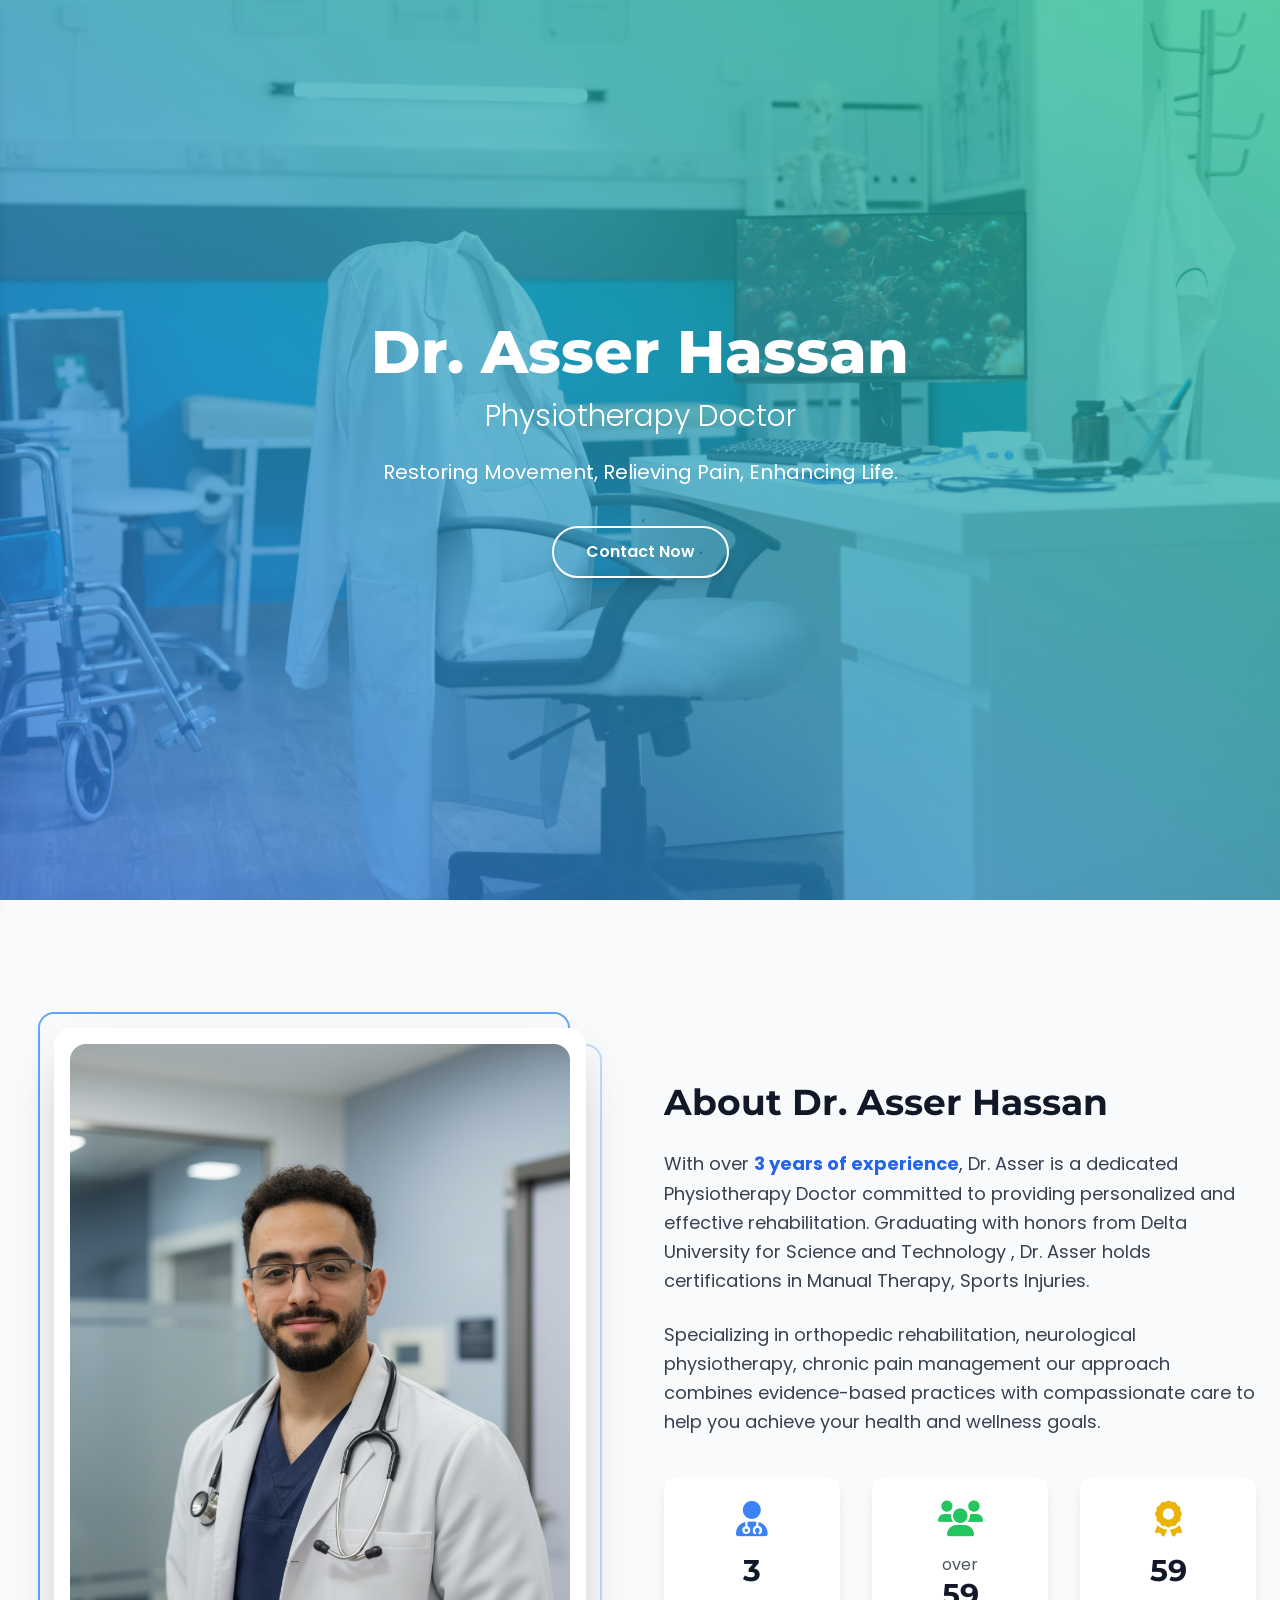
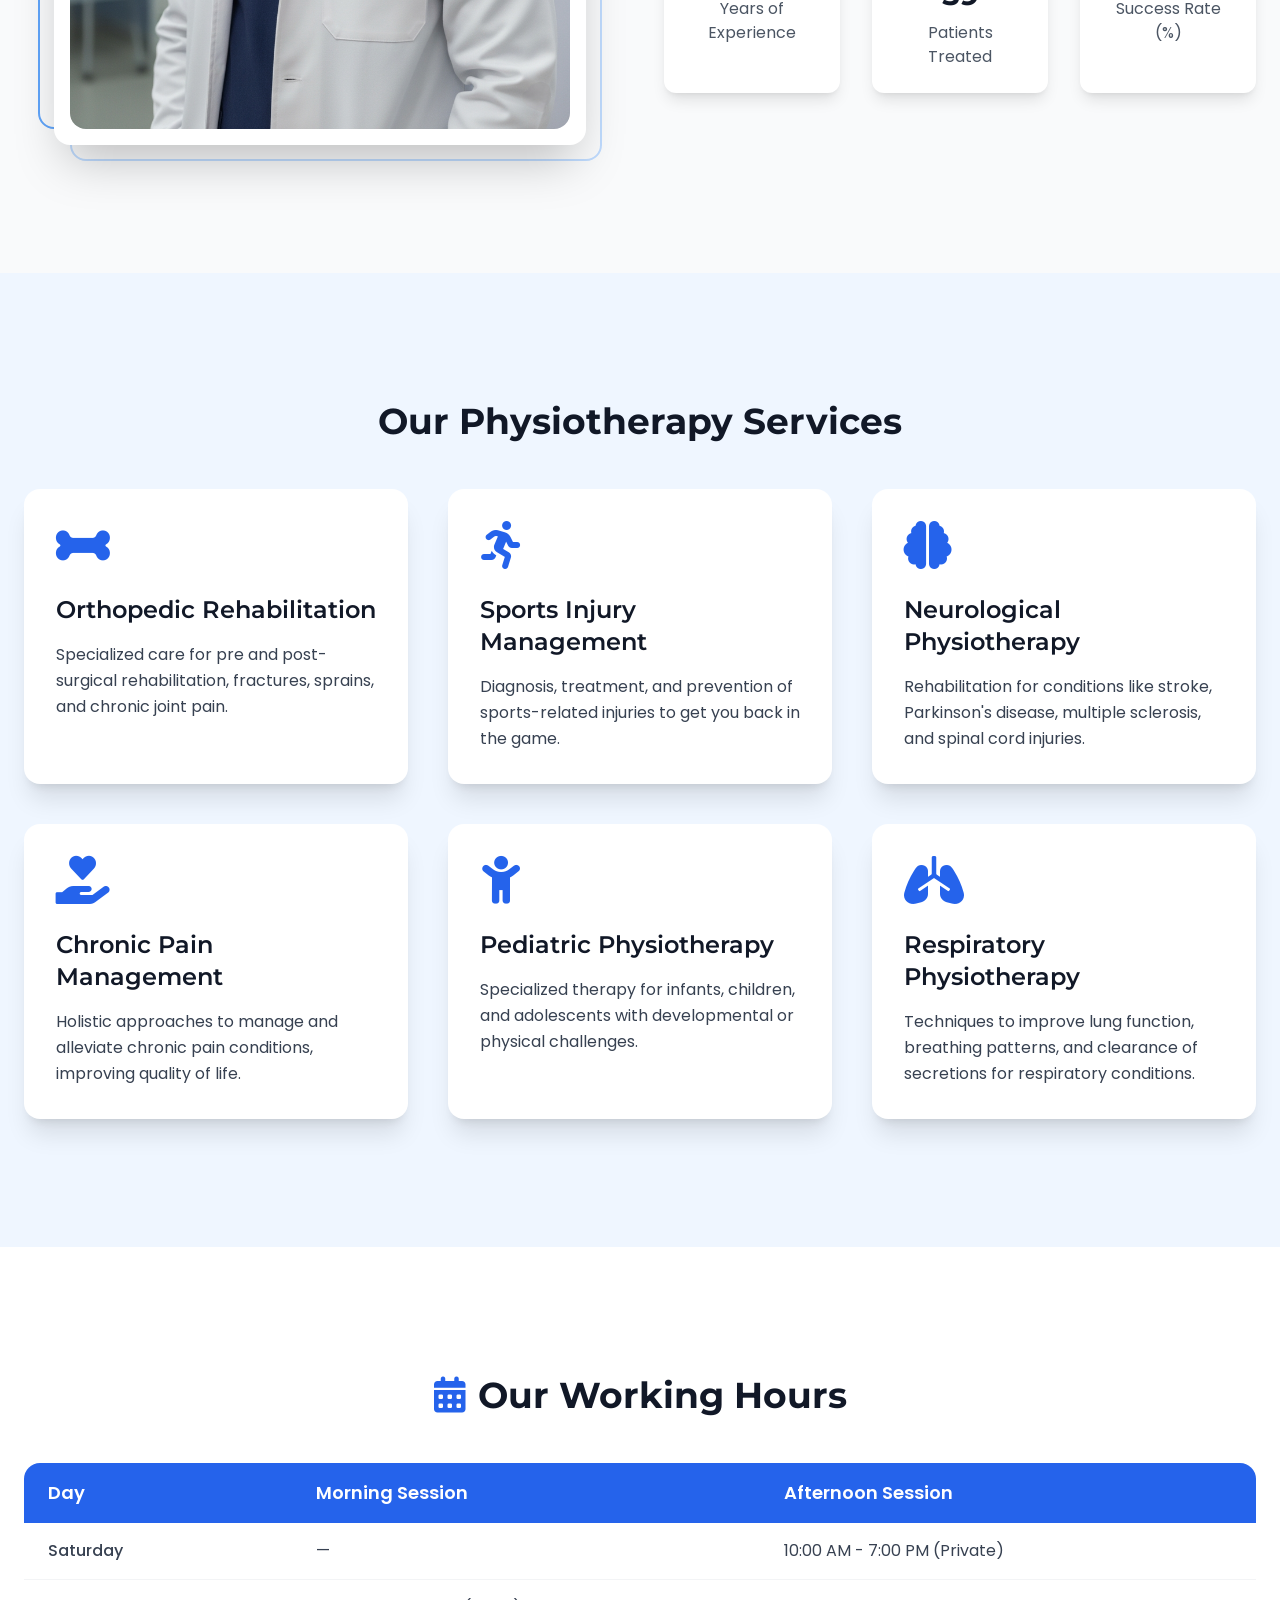
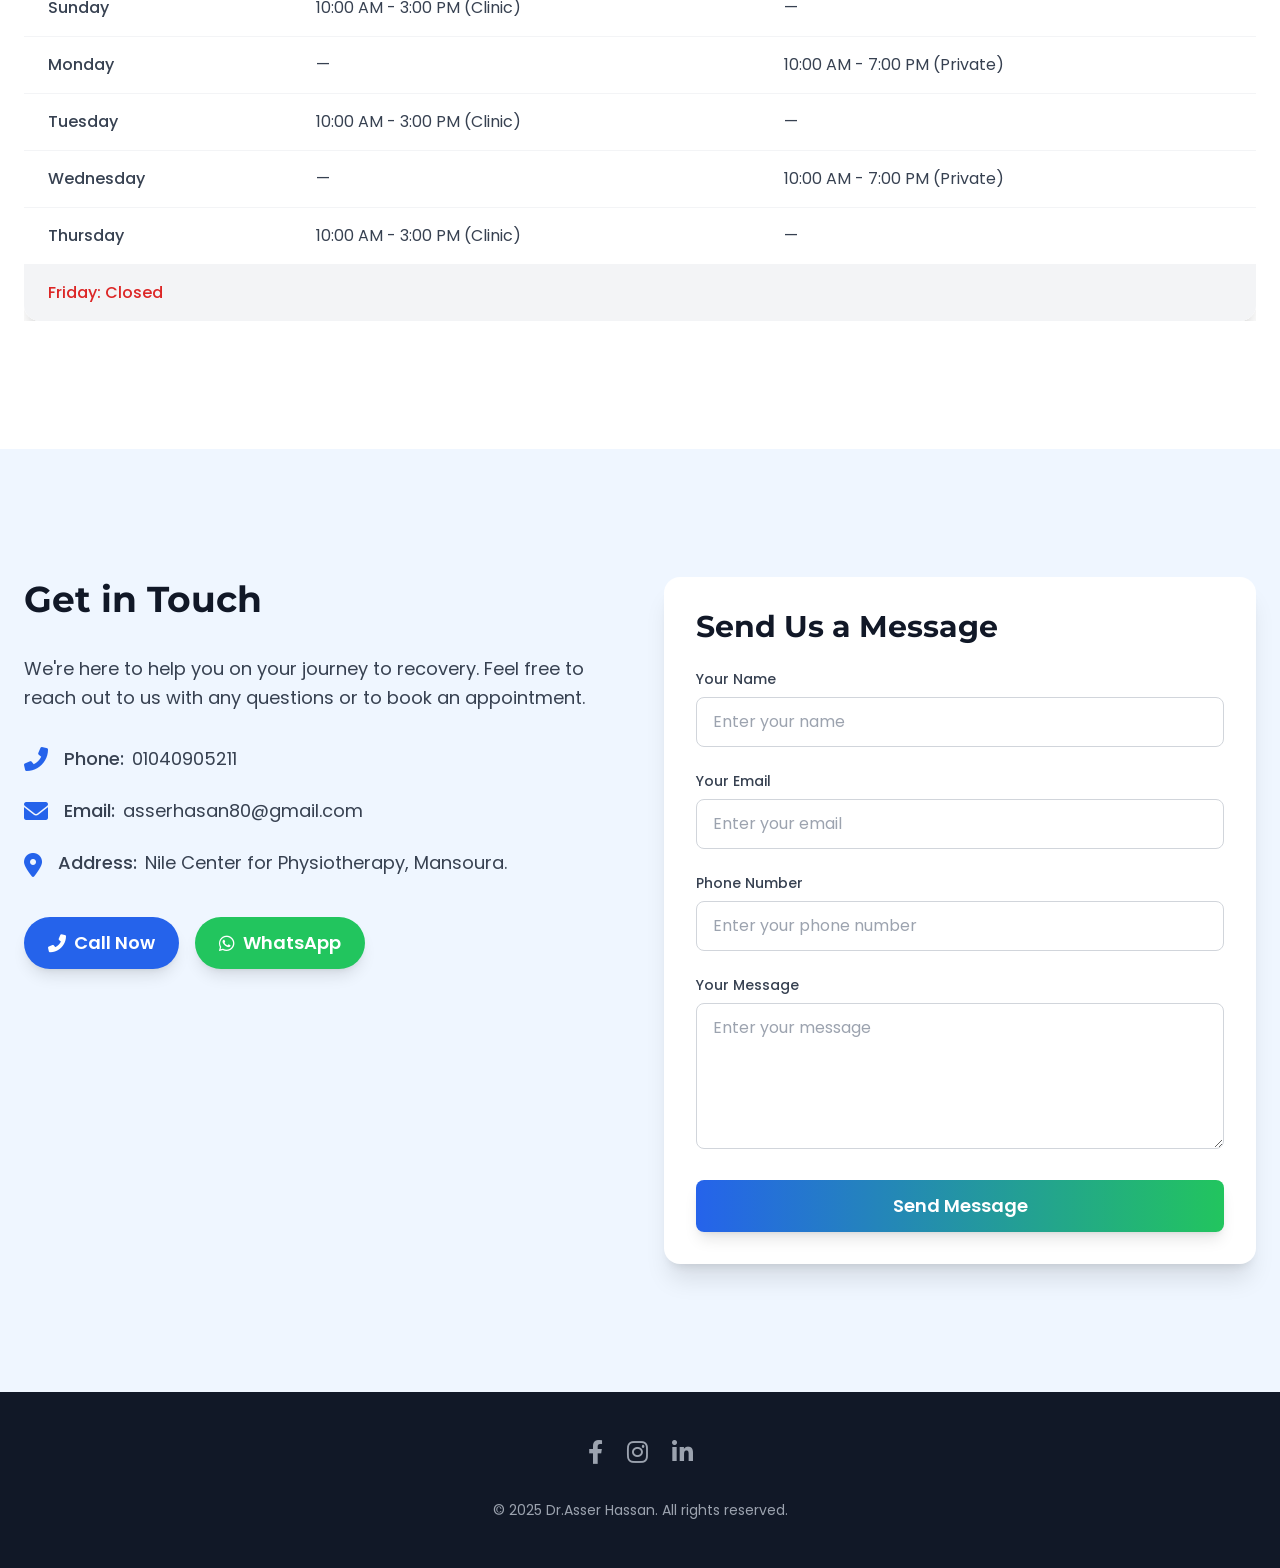
==== index.html @ 0dce6847 "sta" ====
<!DOCTYPE html>
<html lang="en" class="scroll-smooth">
  <head>
    <meta charset="UTF-8" />
    <meta name="viewport" content="width=device-width, initial-scale=1.0" />
    <title>Dr. Asser Hassan - Physiotherapy</title>
    <link href="output.css" rel="stylesheet" />
    <link
      rel="stylesheet"
      href="https://cdnjs.cloudflare.com/ajax/libs/font-awesome/6.0.0-beta3/css/all.min.css"
    />
    <link
      href="https://fonts.googleapis.com/css2?family=Montserrat:wght@300;400;500;600;700&family=Poppins:wght@300;400;500;600;700&display=swap"
      rel="stylesheet"
    />
    <style>
      /* Custom CSS will go here if needed, but Tailwind is primary */
      body {
        font-family: "Poppins", sans-serif; /* A premium and clean font */
      }
      h1,
      h2,
      h3,
      h4,
      h5,
      h6 {
        font-family: "Montserrat", sans-serif; /* For headings */
      }
      .hero-background {
        background-image: url("https://source.unsplash.com/random/1600x900/?physiotherapy,healthcare"); /* Placeholder image */
        background-size: cover;
        background-position: center;
        background-attachment: fixed; /* Parallax effect */
        position: relative;
      }
      .gradient-overlay {
        position: absolute;
        top: 0;
        left: 0;
        right: 0;
        bottom: 0;
        background: linear-gradient(
          to right top,
          rgba(59, 130, 246, 0.7),
          rgba(16, 185, 129, 0.7)
        ); /* Tailwind blue-500 to green-500 */
      }

      /* Custom scroll animations */
      .fade-in-up {
        opacity: 0;
        transform: translateY(20px);
        transition: opacity 0.6s ease-out, transform 0.6s ease-out;
      }
      .fade-in-up.animate {
        opacity: 1;
        transform: translateY(0);
      }
      .fade-in {
        opacity: 0;
        transition: opacity 0.8s ease-out;
      }
      .fade-in.animate {
        opacity: 1;
      }
    </style>
  </head>
  <body class="text-gray-800">
    <!-- Header / Hero Section -->
    <header
      id="hero"
      class="relative min-h-screen flex items-center justify-center text-white"
    >
      <!-- Background Image -->
      <img
        src="./assets/header.jpg"
        alt="Physiotherapy"
        class="absolute inset-0 w-full h-full object-cover"
      />

      <!-- Gradient Overlay -->
      <div class="gradient-overlay absolute inset-0 bg-opacity-0"></div>

      <!-- Content -->
      <div class="relative z-10 text-center px-6">
        <h1 class="text-5xl md:text-6xl font-extrabold mb-4">
          Dr. Asser Hassan
        </h1>
        <p class="text-2xl md:text-3xl font-light mb-6">Physiotherapy Doctor</p>
        <p class="max-w-2xl mx-auto text-lg md:text-xl mb-10">
          Restoring Movement, Relieving Pain, Enhancing Life.
        </p>
        <div class="flex flex-col sm:flex-row justify-center gap-4">
          <a
            href="#contact"
            class="bg-transparent border-2 border-white text-white hover:bg-white hover:text-blue-600 px-8 py-3 rounded-full font-semibold shadow-lg transition"
            >Contact Now</a
          >
        </div>
      </div>
    </header>

    <!-- Navigation Bar (Fixed on scroll - will add with JS) -->
    <!-- Navbar -->
    <nav
      id="navbar"
      class="fixed top-0 left-0 right-0 bg-white shadow-lg z-50 hidden"
    >
      <div
        class="container mx-auto px-6 flex justify-between items-center py-4"
      >
        <!-- Logo -->
        <a href="#" class="text-2xl font-bold text-blue-600"
          >Dr. Asser Hassan</a
        >

        <!-- Burger button (mobile) -->
        <button
          id="menuBtn"
          class="md:hidden text-gray-800 text-2xl focus:outline-none"
        >
          <i class="fas fa-bars"></i>
        </button>

        <!-- Links (desktop) -->
        <div class="hidden md:flex gap-6">
          <a href="#hero" class="hover:text-blue-600 transition">Home</a>
          <a href="#about" class="hover:text-blue-600 transition">About</a>
          <a href="#services" class="hover:text-blue-600 transition"
            >Services</a
          >
          <a href="#schedule" class="hover:text-blue-600 transition"
            >Schedule</a
          >
          <a href="#contact" class="hover:text-blue-600 transition">Contact</a>
        </div>
      </div>
    </nav>

    <!-- Side Drawer Menu (mobile only) -->
    <div
      id="sideMenu"
      class="fixed top-0 left-0 w-64 h-full bg-white shadow-lg transform -translate-x-full transition-transform duration-300 z-50"
    >
      <div class="flex justify-between items-center p-4 border-b">
        <span class="text-xl font-bold text-blue-600">Menu</span>
        <button id="closeBtn" class="text-gray-800 text-2xl">
          <i class="fas fa-times"></i>
        </button>
      </div>
      <nav class="flex flex-col gap-4 p-6">
        <a href="#hero" class="hover:text-blue-600 transition">Home</a>
        <a href="#about" class="hover:text-blue-600 transition">About</a>
        <a href="#services" class="hover:text-blue-600 transition">Services</a>
        <a href="#schedule" class="hover:text-blue-600 transition">Schedule</a>
        <a href="#contact" class="hover:text-blue-600 transition">Contact</a>
      </nav>
    </div>

    <!-- Overlay -->
    <div
      id="overlay"
      class="fixed inset-0 bg-black bg-opacity-50 hidden z-40"
    ></div>

    <!-- About Section -->
    <section id="about" class="py-20 md:py-32 bg-gray-50">
      <div
        class="container mx-auto px-6 grid grid-cols-1 md:grid-cols-2 gap-12 items-center"
      >
        <div class="relative flex justify-center fade-in-up">
          <div
            class="relative bg-white p-4 rounded-2xl shadow-2xl hover:shadow-3xl transition-all duration-300 ease-in-out before:content-[''] before:absolute before:-top-4 before:-left-4 before:w-full before:h-full before:rounded-2xl before:border-2 before:border-blue-400 before:-z-10 after:content-[''] after:absolute after:-bottom-4 after:-right-4 after:w-full after:h-full after:rounded-2xl after:border-2 after:border-blue-200 after:-z-10"
          >
            <img
              src="./assets/Dr.jpg"
              alt="Dr. [Doctor's Name]"
              class="rounded-2xl object-cover"
              width="500"
              height="500"
            />
          </div>
        </div>

        <div class="fade-in-up">
          <h2 class="text-4xl font-bold text-gray-900 mb-6 leading-tight">
            About Dr. Asser Hassan
          </h2>
          <p class="text-gray-700 text-lg mb-6 leading-relaxed">
            With over
            <span class="font-bold text-blue-600">3 years of experience</span>,
            Dr. Asser is a dedicated Physiotherapy Doctor committed to providing
            personalized and effective rehabilitation. Graduating with honors
            from Delta University for Science and Technology , Dr. Asser holds
            certifications in Manual Therapy, Sports Injuries.
          </p>
          <p class="text-gray-700 text-lg mb-8 leading-relaxed">
            Specializing in orthopedic rehabilitation, neurological
            physiotherapy, chronic pain management our approach combines
            evidence-based practices with compassionate care to help you achieve
            your health and wellness goals.
          </p>

          <div class="grid grid-cols-1 sm:grid-cols-3 gap-8 text-center mt-10">
            <div
              class="p-6 bg-white rounded-xl shadow-lg hover:shadow-xl transition duration-300 fade-in-up"
              style="transition-delay: 0.2s"
            >
              <i class="fas fa-user-md text-4xl text-blue-500 mb-4"></i>
              <h3
                class="text-3xl font-bold text-gray-900 mb-2 counter"
                data-target="3"
              >
                0
              </h3>
              <p class="text-gray-600">Years of Experience</p>
            </div>
            <div
              class="p-6 bg-white rounded-xl shadow-lg hover:shadow-xl transition duration-300 fade-in-up"
              style="transition-delay: 0.4s"
            >
              <i class="fas fa-users text-4xl text-green-500 mb-4"></i>
              <p class="text-gray-600">over</p>
              <h3
                class="text-3xl font-bold text-gray-900 mb-2 counter"
                data-target="100+"
              ></h3>
              <p class="text-gray-600">Patients Treated</p>
            </div>
            <div
              class="p-6 bg-white rounded-xl shadow-lg hover:shadow-xl transition duration-300 fade-in-up"
              style="transition-delay: 0.6s"
            >
              <i class="fas fa-award text-4xl text-yellow-500 mb-4"></i>
              <h3
                class="text-3xl font-bold text-gray-900 mb-2 counter"
                data-target="98"
              >
                0
              </h3>
              <p class="text-gray-600">Success Rate (%)</p>
            </div>
          </div>
        </div>
      </div>
    </section>

    <!-- Services Section -->
    <section id="services" class="py-20 md:py-32 bg-blue-50">
      <div class="container mx-auto px-6">
        <h2
          class="text-4xl font-bold text-center text-gray-900 mb-12 fade-in-up"
        >
          Our Physiotherapy Services
        </h2>
        <div class="grid grid-cols-1 md:grid-cols-2 lg:grid-cols-3 gap-10">
          <!-- Service Card 1 -->
          <div
            class="bg-white rounded-2xl shadow-xl p-8 transform hover:scale-105 hover:shadow-2xl transition-all duration-300 ease-in-out group fade-in-up"
          >
            <div
              class="text-blue-600 group-hover:text-green-500 transition-colors duration-300 mb-6"
            >
              <i class="fas fa-bone text-5xl"></i>
            </div>
            <h3 class="text-2xl font-semibold text-gray-900 mb-4">
              Orthopedic Rehabilitation
            </h3>
            <p class="text-gray-700 leading-relaxed">
              Specialized care for pre and post-surgical rehabilitation,
              fractures, sprains, and chronic joint pain.
            </p>
          </div>
          <!-- Service Card 2 -->
          <div
            class="bg-white rounded-2xl shadow-xl p-8 transform hover:scale-105 hover:shadow-2xl transition-all duration-300 ease-in-out group fade-in-up"
            style="transition-delay: 0.2s"
          >
            <div
              class="text-blue-600 group-hover:text-green-500 transition-colors duration-300 mb-6"
            >
              <i class="fas fa-running text-5xl"></i>
            </div>
            <h3 class="text-2xl font-semibold text-gray-900 mb-4">
              Sports Injury Management
            </h3>
            <p class="text-gray-700 leading-relaxed">
              Diagnosis, treatment, and prevention of sports-related injuries to
              get you back in the game.
            </p>
          </div>
          <!-- Service Card 3 -->
          <div
            class="bg-white rounded-2xl shadow-xl p-8 transform hover:scale-105 hover:shadow-2xl transition-all duration-300 ease-in-out group fade-in-up"
            style="transition-delay: 0.4s"
          >
            <div
              class="text-blue-600 group-hover:text-green-500 transition-colors duration-300 mb-6"
            >
              <i class="fas fa-brain text-5xl"></i>
            </div>
            <h3 class="text-2xl font-semibold text-gray-900 mb-4">
              Neurological Physiotherapy
            </h3>
            <p class="text-gray-700 leading-relaxed">
              Rehabilitation for conditions like stroke, Parkinson's disease,
              multiple sclerosis, and spinal cord injuries.
            </p>
          </div>
          <!-- Service Card 4 -->
          <div
            class="bg-white rounded-2xl shadow-xl p-8 transform hover:scale-105 hover:shadow-2xl transition-all duration-300 ease-in-out group fade-in-up"
            style="transition-delay: 0.6s"
          >
            <div
              class="text-blue-600 group-hover:text-green-500 transition-colors duration-300 mb-6"
            >
              <i class="fas fa-hand-holding-heart text-5xl"></i>
            </div>
            <h3 class="text-2xl font-semibold text-gray-900 mb-4">
              Chronic Pain Management
            </h3>
            <p class="text-gray-700 leading-relaxed">
              Holistic approaches to manage and alleviate chronic pain
              conditions, improving quality of life.
            </p>
          </div>
          <!-- Service Card 5 -->
          <div
            class="bg-white rounded-2xl shadow-xl p-8 transform hover:scale-105 hover:shadow-2xl transition-all duration-300 ease-in-out group fade-in-up"
            style="transition-delay: 0.8s"
          >
            <div
              class="text-blue-600 group-hover:text-green-500 transition-colors duration-300 mb-6"
            >
              <i class="fas fa-child text-5xl"></i>
            </div>
            <h3 class="text-2xl font-semibold text-gray-900 mb-4">
              Pediatric Physiotherapy
            </h3>
            <p class="text-gray-700 leading-relaxed">
              Specialized therapy for infants, children, and adolescents with
              developmental or physical challenges.
            </p>
          </div>
          <!-- Service Card 6 -->
          <div
            class="bg-white rounded-2xl shadow-xl p-8 transform hover:scale-105 hover:shadow-2xl transition-all duration-300 ease-in-out group fade-in-up"
            style="transition-delay: 1s"
          >
            <div
              class="text-blue-600 group-hover:text-green-500 transition-colors duration-300 mb-6"
            >
              <i class="fas fa-lungs text-5xl"></i>
            </div>
            <h3 class="text-2xl font-semibold text-gray-900 mb-4">
              Respiratory Physiotherapy
            </h3>
            <p class="text-gray-700 leading-relaxed">
              Techniques to improve lung function, breathing patterns, and
              clearance of secretions for respiratory conditions.
            </p>
          </div>
        </div>
      </div>
    </section>

    <!-- Schedule / Working Hours Section -->
    <section id="schedule" class="py-20 md:py-32 bg-white">
      <div class="container mx-auto px-6">
        <h2
          class="text-4xl font-bold text-center text-gray-900 mb-12 fade-in-up"
        >
          <i class="fas fa-calendar-alt text-blue-600 mr-3"></i>Our Working
          Hours
        </h2>
        <div class="overflow-x-auto fade-in-up">
          <div class="overflow-x-auto rounded-2xl shadow-xl">
            <table class="min-w-full bg-white">
              <thead class="bg-blue-600 text-white">
                <tr>
                  <th class="py-4 px-6 text-left text-lg font-semibold">Day</th>
                  <th class="py-4 px-6 text-left text-lg font-semibold">
                    Morning Session
                  </th>
                  <th class="py-4 px-6 text-left text-lg font-semibold">
                    Afternoon Session
                  </th>
                </tr>
              </thead>
              <tbody class="text-gray-700">
                <tr
                  class="border-b border-gray-100 hover:bg-blue-50 transition duration-200"
                >
                  <td class="py-4 px-6 font-medium">Saturday</td>
                  <td class="py-4 px-6">—</td>
                  <td class="py-4 px-6">10:00 AM - 7:00 PM (Private)</td>
                </tr>
                <tr
                  class="border-b border-gray-100 hover:bg-blue-50 transition duration-200"
                >
                  <td class="py-4 px-6 font-medium">Sunday</td>
                  <td class="py-4 px-6">10:00 AM - 3:00 PM (Clinic)</td>
                  <td class="py-4 px-6">—</td>
                </tr>
                <tr
                  class="border-b border-gray-100 hover:bg-blue-50 transition duration-200"
                >
                  <td class="py-4 px-6 font-medium">Monday</td>
                  <td class="py-4 px-6">—</td>
                  <td class="py-4 px-6">10:00 AM - 7:00 PM (Private)</td>
                </tr>
                <tr
                  class="border-b border-gray-100 hover:bg-blue-50 transition duration-200"
                >
                  <td class="py-4 px-6 font-medium">Tuesday</td>
                  <td class="py-4 px-6">10:00 AM - 3:00 PM (Clinic)</td>
                  <td class="py-4 px-6">—</td>
                </tr>
                <tr
                  class="border-b border-gray-100 hover:bg-blue-50 transition duration-200"
                >
                  <td class="py-4 px-6 font-medium">Wednesday</td>
                  <td class="py-4 px-6">—</td>
                  <td class="py-4 px-6">10:00 AM - 7:00 PM (Private)</td>
                </tr>
                <tr
                  class="border-b border-gray-100 hover:bg-blue-50 transition duration-200"
                >
                  <td class="py-4 px-6 font-medium">Thursday</td>
                  <td class="py-4 px-6">10:00 AM - 3:00 PM (Clinic)</td>
                  <td class="py-4 px-6">—</td>
                </tr>
                <tr class="bg-gray-100">
                  <td class="py-4 px-6 font-medium text-red-600" colspan="3">
                    Friday: Closed
                  </td>
                </tr>
              </tbody>
            </table>
          </div>
        </div>
      </div>
    </section>

    <!-- Contact Section -->
    <section id="contact" class="py-20 md:py-32 bg-blue-50">
      <div
        class="container mx-auto px-6 grid grid-cols-1 md:grid-cols-2 gap-12"
      >
        <div class="fade-in-up">
          <h2 class="text-4xl font-bold text-gray-900 mb-8 leading-tight">
            Get in Touch
          </h2>
          <p class="text-lg text-gray-700 mb-8 leading-relaxed">
            We're here to help you on your journey to recovery. Feel free to
            reach out to us with any questions or to book an appointment.
          </p>
          <div class="space-y-6 mb-10">
            <div class="flex items-center text-gray-700 text-lg">
              <i class="fas fa-phone-alt text-blue-600 text-2xl mr-4"></i>
              <span class="font-medium">Phone:</span>
              <a
                href="tel:+01040905211"
                class="ml-2 hover:text-blue-600 transition duration-300"
                >01040905211</a
              >
            </div>
            <div class="flex items-center text-gray-700 text-lg">
              <i class="fas fa-envelope text-blue-600 text-2xl mr-4"></i>
              <span class="font-medium">Email:</span>
              <a
                href="mailto:asserhasan80@gmail.com
"
                class="ml-2 hover:text-blue-600 transition duration-300"
                >asserhasan80@gmail.com
              </a>
            </div>
            <div class="flex items-start text-gray-700 text-lg">
              <i
                class="fas fa-map-marker-alt text-blue-600 text-2xl mr-4 mt-1"
              ></i>
              <span class="font-medium">Address:</span>
              <span class="ml-2">Nile Center for Physiotherapy, Mansoura.</span>
            </div>
          </div>

          <div class="flex gap-4 fade-in-up">
            <a
              href="tel:+01040905211"
              class="flex items-center bg-blue-600 text-white px-6 py-3 rounded-full text-lg font-semibold hover:bg-blue-700 transition duration-300 shadow-lg"
            >
              <i class="fas fa-phone-alt mr-2"></i> Call Now
            </a>
            <a
              href="https://wa.me/01040905211"
              target="_blank"
              class="flex items-center bg-green-500 text-white px-6 py-3 rounded-full text-lg font-semibold hover:bg-green-600 transition duration-300 shadow-lg"
            >
              <i class="fab fa-whatsapp mr-2"></i> WhatsApp
            </a>
          </div>
        </div>

        <div class="bg-white p-8 rounded-2xl shadow-xl fade-in-up">
          <h3 class="text-3xl font-bold text-gray-900 mb-6">
            Send Us a Message
          </h3>
          <form
            action="https://formspree.io/f/mgvnonok"
            method="POST"
            class="space-y-6"
          >
            <div>
              <label
                for="name"
                class="block text-gray-700 text-sm font-medium mb-2"
                >Your Name</label
              >
              <input
                placeholder="Enter your name"
                type="text"
                id="name"
                name="name"
                required
                class="w-full px-4 py-3 border border-gray-300 rounded-lg focus:outline-none focus:ring-2 focus:ring-blue-500 transition duration-300"
              />
            </div>
            <div>
              <label
                for="email"
                class="block text-gray-700 text-sm font-medium mb-2"
                >Your Email</label
              >
              <input
                placeholder="Enter your email"
                type="email"
                id="email"
                name="email"
                required
                class="w-full px-4 py-3 border border-gray-300 rounded-lg focus:outline-none focus:ring-2 focus:ring-blue-500 transition duration-300"
              />
            </div>
            <div>
              <label
                for="phone"
                class="block text-gray-700 text-sm font-medium mb-2"
                >Phone Number</label
              >
              <input
                placeholder="Enter your phone number"
                type="tel"
                id="phone"
                name="phone"
                class="w-full px-4 py-3 border border-gray-300 rounded-lg focus:outline-none focus:ring-2 focus:ring-blue-500 transition duration-300"
              />
            </div>
            <div>
              <label
                for="message"
                class="block text-gray-700 text-sm font-medium mb-2"
                >Your Message</label
              >
              <textarea
                placeholder="Enter your message"
                id="message"
                name="message"
                rows="5"
                required
                class="w-full px-4 py-3 border border-gray-300 rounded-lg focus:outline-none focus:ring-2 focus:ring-blue-500 transition duration-300"
              ></textarea>
            </div>
            <button
              type="submit"
              class="w-full bg-gradient-to-r from-blue-600 to-green-500 text-white px-6 py-3 rounded-lg text-lg font-semibold hover:from-blue-700 hover:to-green-600 transition duration-300 ease-in-out shadow-lg hover:shadow-xl"
            >
              Send Message
            </button>
          </form>
        </div>
      </div>
    </section>

    <!-- Footer -->
    <footer class="bg-gray-900 text-white py-12">
      <div class="container mx-auto px-6 text-center">
        <div class="flex justify-center space-x-6 mb-8 fade-in-up">
          <a
            href="https://www.facebook.com/asser.hassan.56"
            b
            target="_blank"
            class="text-gray-400 hover:text-blue-500 transition duration-300"
          >
            <i class="fab fa-facebook-f text-2xl"></i>
          </a>
          <a
            href="https://www.instagram.com/asser_222002"
            target="_blank"
            class="text-gray-400 hover:text-blue-500 transition duration-300"
          >
            <i class="fab fa-instagram text-2xl"></i>
          </a>
          <a
            href="https://www.linkedin.com/in/asser-hasan-88234b387/"
            target="_blank"
            class="text-gray-400 hover:text-blue-500 transition duration-300"
          >
            <i class="fab fa-linkedin-in text-2xl"></i>
          </a>
        </div>
        <p class="text-gray-400 text-sm fade-in-up">
          &copy; 2025 Dr.Asser Hassan. All rights reserved.
        </p>
      </div>
      <!-- Scroll to Top Button -->
      <button
        id="scrollToTopBtn"
        class="fixed bottom-8 right-8 bg-blue-600 text-white p-4 rounded-full shadow-lg hover:bg-blue-700 transition duration-300 ease-in-out hidden"
      >
        <i class="fas fa-arrow-up text-xl"></i>
      </button>
    </footer>

    <script src="./main.js"></script>
  </body>
</html>
---- output.css ----
*,
:after,
:before {
  --tw-border-spacing-x: 0;
  --tw-border-spacing-y: 0;
  --tw-translate-x: 0;
  --tw-translate-y: 0;
  --tw-rotate: 0;
  --tw-skew-x: 0;
  --tw-skew-y: 0;
  --tw-scale-x: 1;
  --tw-scale-y: 1;
  --tw-pan-x: ;
  --tw-pan-y: ;
  --tw-pinch-zoom: ;
  --tw-scroll-snap-strictness: proximity;
  --tw-gradient-from-position: ;
  --tw-gradient-via-position: ;
  --tw-gradient-to-position: ;
  --tw-ordinal: ;
  --tw-slashed-zero: ;
  --tw-numeric-figure: ;
  --tw-numeric-spacing: ;
  --tw-numeric-fraction: ;
  --tw-ring-inset: ;
  --tw-ring-offset-width: 0px;
  --tw-ring-offset-color: #fff;
  --tw-ring-color: rgba(59, 130, 246, 0.5);
  --tw-ring-offset-shadow: 0 0 #0000;
  --tw-ring-shadow: 0 0 #0000;
  --tw-shadow: 0 0 #0000;
  --tw-shadow-colored: 0 0 #0000;
  --tw-blur: ;
  --tw-brightness: ;
  --tw-contrast: ;
  --tw-grayscale: ;
  --tw-hue-rotate: ;
  --tw-invert: ;
  --tw-saturate: ;
  --tw-sepia: ;
  --tw-drop-shadow: ;
  --tw-backdrop-blur: ;
  --tw-backdrop-brightness: ;
  --tw-backdrop-contrast: ;
  --tw-backdrop-grayscale: ;
  --tw-backdrop-hue-rotate: ;
  --tw-backdrop-invert: ;
  --tw-backdrop-opacity: ;
  --tw-backdrop-saturate: ;
  --tw-backdrop-sepia: ;
  --tw-contain-size: ;
  --tw-contain-layout: ;
  --tw-contain-paint: ;
  --tw-contain-style: ;
}
::backdrop {
  --tw-border-spacing-x: 0;
  --tw-border-spacing-y: 0;
  --tw-translate-x: 0;
  --tw-translate-y: 0;
  --tw-rotate: 0;
  --tw-skew-x: 0;
  --tw-skew-y: 0;
  --tw-scale-x: 1;
  --tw-scale-y: 1;
  --tw-pan-x: ;
  --tw-pan-y: ;
  --tw-pinch-zoom: ;
  --tw-scroll-snap-strictness: proximity;
  --tw-gradient-from-position: ;
  --tw-gradient-via-position: ;
  --tw-gradient-to-position: ;
  --tw-ordinal: ;
  --tw-slashed-zero: ;
  --tw-numeric-figure: ;
  --tw-numeric-spacing: ;
  --tw-numeric-fraction: ;
  --tw-ring-inset: ;
  --tw-ring-offset-width: 0px;
  --tw-ring-offset-color: #fff;
  --tw-ring-color: rgba(59, 130, 246, 0.5);
  --tw-ring-offset-shadow: 0 0 #0000;
  --tw-ring-shadow: 0 0 #0000;
  --tw-shadow: 0 0 #0000;
  --tw-shadow-colored: 0 0 #0000;
  --tw-blur: ;
  --tw-brightness: ;
  --tw-contrast: ;
  --tw-grayscale: ;
  --tw-hue-rotate: ;
  --tw-invert: ;
  --tw-saturate: ;
  --tw-sepia: ;
  --tw-drop-shadow: ;
  --tw-backdrop-blur: ;
  --tw-backdrop-brightness: ;
  --tw-backdrop-contrast: ;
  --tw-backdrop-grayscale: ;
  --tw-backdrop-hue-rotate: ;
  --tw-backdrop-invert: ;
  --tw-backdrop-opacity: ;
  --tw-backdrop-saturate: ;
  --tw-backdrop-sepia: ;
  --tw-contain-size: ;
  --tw-contain-layout: ;
  --tw-contain-paint: ;
  --tw-contain-style: ;
} /*! tailwindcss v3.4.17 | MIT License | https://tailwindcss.com*/
*,
:after,
:before {
  box-sizing: border-box;
  border: 0 solid #e5e7eb;
}
:after,
:before {
  --tw-content: "";
}
:host,
html {
  line-height: 1.5;
  -webkit-text-size-adjust: 100%;
  -moz-tab-size: 4;
  -o-tab-size: 4;
  tab-size: 4;
  font-family: Poppins, sans-serif;
  font-feature-settings: normal;
  font-variation-settings: normal;
  -webkit-tap-highlight-color: transparent;
}
body {
  margin: 0;
  line-height: inherit;
}
hr {
  height: 0;
  color: inherit;
  border-top-width: 1px;
}
abbr:where([title]) {
  -webkit-text-decoration: underline dotted;
  text-decoration: underline dotted;
}
h1,
h2,
h3,
h4,
h5,
h6 {
  font-size: inherit;
  font-weight: inherit;
}
a {
  color: inherit;
  text-decoration: inherit;
}
b,
strong {
  font-weight: bolder;
}
code,
kbd,
pre,
samp {
  font-family: ui-monospace, SFMono-Regular, Menlo, Monaco, Consolas,
    Liberation Mono, Courier New, monospace;
  font-feature-settings: normal;
  font-variation-settings: normal;
  font-size: 1em;
}
small {
  font-size: 80%;
}
sub,
sup {
  font-size: 75%;
  line-height: 0;
  position: relative;
  vertical-align: baseline;
}
sub {
  bottom: -0.25em;
}
sup {
  top: -0.5em;
}
table {
  text-indent: 0;
  border-color: inherit;
  border-collapse: collapse;
}
button,
input,
optgroup,
select,
textarea {
  font-family: inherit;
  font-feature-settings: inherit;
  font-variation-settings: inherit;
  font-size: 100%;
  font-weight: inherit;
  line-height: inherit;
  letter-spacing: inherit;
  color: inherit;
  margin: 0;
  padding: 0;
}
button,
select {
  text-transform: none;
}
button,
input:where([type="button"]),
input:where([type="reset"]),
input:where([type="submit"]) {
  -webkit-appearance: button;
  background-color: transparent;
  background-image: none;
}
:-moz-focusring {
  outline: auto;
}
:-moz-ui-invalid {
  box-shadow: none;
}
progress {
  vertical-align: baseline;
}
::-webkit-inner-spin-button,
::-webkit-outer-spin-button {
  height: auto;
}
[type="search"] {
  -webkit-appearance: textfield;
  outline-offset: -2px;
}
::-webkit-search-decoration {
  -webkit-appearance: none;
}
::-webkit-file-upload-button {
  -webkit-appearance: button;
  font: inherit;
}
summary {
  display: list-item;
}
blockquote,
dd,
dl,
figure,
h1,
h2,
h3,
h4,
h5,
h6,
hr,
p,
pre {
  margin: 0;
}
fieldset {
  margin: 0;
}
fieldset,
legend {
  padding: 0;
}
menu,
ol,
ul {
  list-style: none;
  margin: 0;
  padding: 0;
}
dialog {
  padding: 0;
}
textarea {
  resize: vertical;
}
input::-moz-placeholder,
textarea::-moz-placeholder {
  opacity: 1;
  color: #9ca3af;
}
input::placeholder,
textarea::placeholder {
  opacity: 1;
  color: #9ca3af;
}
[role="button"],
button {
  cursor: pointer;
}
:disabled {
  cursor: default;
}
audio,
canvas,
embed,
iframe,
img,
object,
svg,
video {
  display: block;
  vertical-align: middle;
}
img,
video {
  max-width: 100%;
  height: auto;
}
[hidden]:where(:not([hidden="until-found"])) {
  display: none;
}
.container {
  width: 100%;
}
@media (min-width: 640px) {
  .container {
    max-width: 640px;
  }
}
@media (min-width: 768px) {
  .container {
    max-width: 768px;
  }
}
@media (min-width: 1024px) {
  .container {
    max-width: 1024px;
  }
}
@media (min-width: 1280px) {
  .container {
    max-width: 1280px;
  }
}
@media (min-width: 1536px) {
  .container {
    max-width: 1536px;
  }
}
.visible {
  visibility: visible;
}
.fixed {
  position: fixed;
}
.absolute {
  position: absolute;
}
.relative {
  position: relative;
}
.inset-0 {
  inset: 0;
}
.bottom-8 {
  bottom: 2rem;
}
.left-0 {
  left: 0;
}
.right-0 {
  right: 0;
}
.right-8 {
  right: 2rem;
}
.top-0 {
  top: 0;
}
.z-10 {
  z-index: 10;
}
.z-40 {
  z-index: 40;
}
.z-50 {
  z-index: 50;
}
.mx-auto {
  margin-left: auto;
  margin-right: auto;
}
.mb-10 {
  margin-bottom: 2.5rem;
}
.mb-12 {
  margin-bottom: 3rem;
}
.mb-2 {
  margin-bottom: 0.5rem;
}
.mb-4 {
  margin-bottom: 1rem;
}
.mb-6 {
  margin-bottom: 1.5rem;
}
.mb-8 {
  margin-bottom: 2rem;
}
.ml-2 {
  margin-left: 0.5rem;
}
.mr-2 {
  margin-right: 0.5rem;
}
.mr-3 {
  margin-right: 0.75rem;
}
.mr-4 {
  margin-right: 1rem;
}
.mt-1 {
  margin-top: 0.25rem;
}
.mt-10 {
  margin-top: 2.5rem;
}
.block {
  display: block;
}
.flex {
  display: flex;
}
.table {
  display: table;
}
.grid {
  display: grid;
}
.hidden {
  display: none;
}
.h-full {
  height: 100%;
}
.min-h-screen {
  min-height: 100vh;
}
.w-64 {
  width: 16rem;
}
.w-full {
  width: 100%;
}
.min-w-full {
  min-width: 100%;
}
.max-w-2xl {
  max-width: 42rem;
}
.-translate-x-full {
  --tw-translate-x: -100%;
}
.-translate-x-full,
.transform {
  transform: translate(var(--tw-translate-x), var(--tw-translate-y))
    rotate(var(--tw-rotate)) skewX(var(--tw-skew-x)) skewY(var(--tw-skew-y))
    scaleX(var(--tw-scale-x)) scaleY(var(--tw-scale-y));
}
.grid-cols-1 {
  grid-template-columns: repeat(1, minmax(0, 1fr));
}
.flex-col {
  flex-direction: column;
}
.items-start {
  align-items: flex-start;
}
.items-center {
  align-items: center;
}
.justify-center {
  justify-content: center;
}
.justify-between {
  justify-content: space-between;
}
.gap-10 {
  gap: 2.5rem;
}
.gap-12 {
  gap: 3rem;
}
.gap-4 {
  gap: 1rem;
}
.gap-6 {
  gap: 1.5rem;
}
.gap-8 {
  gap: 2rem;
}
.space-x-6 > :not([hidden]) ~ :not([hidden]) {
  --tw-space-x-reverse: 0;
  margin-right: calc(1.5rem * var(--tw-space-x-reverse));
  margin-left: calc(1.5rem * (1 - var(--tw-space-x-reverse)));
}
.space-y-6 > :not([hidden]) ~ :not([hidden]) {
  --tw-space-y-reverse: 0;
  margin-top: calc(1.5rem * (1 - var(--tw-space-y-reverse)));
  margin-bottom: calc(1.5rem * var(--tw-space-y-reverse));
}
.overflow-x-auto {
  overflow-x: auto;
}
.scroll-smooth {
  scroll-behavior: smooth;
}
.rounded-2xl {
  border-radius: 1rem;
}
.rounded-full {
  border-radius: 9999px;
}
.rounded-lg {
  border-radius: 0.5rem;
}
.rounded-xl {
  border-radius: 0.75rem;
}
.border {
  border-width: 1px;
}
.border-2 {
  border-width: 2px;
}
.border-b {
  border-bottom-width: 1px;
}
.border-gray-100 {
  --tw-border-opacity: 1;
  border-color: rgb(243 244 246 / var(--tw-border-opacity, 1));
}
.border-gray-300 {
  --tw-border-opacity: 1;
  border-color: rgb(209 213 219 / var(--tw-border-opacity, 1));
}
.border-white {
  --tw-border-opacity: 1;
  border-color: rgb(255 255 255 / var(--tw-border-opacity, 1));
}
.bg-black {
  --tw-bg-opacity: 1;
  background-color: rgb(0 0 0 / var(--tw-bg-opacity, 1));
}
.bg-blue-100 {
  --tw-bg-opacity: 1;
  background-color: rgb(219 234 254 / var(--tw-bg-opacity, 1));
}
.bg-blue-50 {
  --tw-bg-opacity: 1;
  background-color: rgb(239 246 255 / var(--tw-bg-opacity, 1));
}
.bg-blue-600 {
  --tw-bg-opacity: 1;
  background-color: rgb(37 99 235 / var(--tw-bg-opacity, 1));
}
.bg-gray-100 {
  --tw-bg-opacity: 1;
  background-color: rgb(243 244 246 / var(--tw-bg-opacity, 1));
}
.bg-gray-50 {
  --tw-bg-opacity: 1;
  background-color: rgb(249 250 251 / var(--tw-bg-opacity, 1));
}
.bg-gray-900 {
  --tw-bg-opacity: 1;
  background-color: rgb(17 24 39 / var(--tw-bg-opacity, 1));
}
.bg-green-500 {
  --tw-bg-opacity: 1;
  background-color: rgb(34 197 94 / var(--tw-bg-opacity, 1));
}
.bg-transparent {
  background-color: transparent;
}
.bg-white {
  --tw-bg-opacity: 1;
  background-color: rgb(255 255 255 / var(--tw-bg-opacity, 1));
}
.bg-opacity-0 {
  --tw-bg-opacity: 0;
}
.bg-opacity-50 {
  --tw-bg-opacity: 0.5;
}
.bg-gradient-to-r {
  background-image: linear-gradient(to right, var(--tw-gradient-stops));
}
.from-blue-600 {
  --tw-gradient-from: #2563eb var(--tw-gradient-from-position);
  --tw-gradient-to: rgba(37, 99, 235, 0) var(--tw-gradient-to-position);
  --tw-gradient-stops: var(--tw-gradient-from), var(--tw-gradient-to);
}
.to-green-500 {
  --tw-gradient-to: #22c55e var(--tw-gradient-to-position);
}
.object-cover {
  -o-object-fit: cover;
  object-fit: cover;
}
.p-4 {
  padding: 1rem;
}
.p-6 {
  padding: 1.5rem;
}
.p-8 {
  padding: 2rem;
}
.px-4 {
  padding-left: 1rem;
  padding-right: 1rem;
}
.px-6 {
  padding-left: 1.5rem;
  padding-right: 1.5rem;
}
.px-8 {
  padding-left: 2rem;
  padding-right: 2rem;
}
.py-12 {
  padding-top: 3rem;
  padding-bottom: 3rem;
}
.py-20 {
  padding-top: 5rem;
  padding-bottom: 5rem;
}
.py-3 {
  padding-top: 0.75rem;
  padding-bottom: 0.75rem;
}
.py-4 {
  padding-top: 1rem;
  padding-bottom: 1rem;
}
.text-left {
  text-align: left;
}
.text-center {
  text-align: center;
}
.text-2xl {
  font-size: 1.5rem;
  line-height: 2rem;
}
.text-3xl {
  font-size: 1.875rem;
  line-height: 2.25rem;
}
.text-4xl {
  font-size: 2.25rem;
  line-height: 2.5rem;
}
.text-5xl {
  font-size: 3rem;
  line-height: 1;
}
.text-lg {
  font-size: 1.125rem;
  line-height: 1.75rem;
}
.text-sm {
  font-size: 0.875rem;
  line-height: 1.25rem;
}
.text-xl {
  font-size: 1.25rem;
  line-height: 1.75rem;
}
.font-bold {
  font-weight: 700;
}
.font-extrabold {
  font-weight: 800;
}
.font-light {
  font-weight: 300;
}
.font-medium {
  font-weight: 500;
}
.font-semibold {
  font-weight: 600;
}
.leading-relaxed {
  line-height: 1.625;
}
.leading-tight {
  line-height: 1.25;
}
.text-blue-500 {
  --tw-text-opacity: 1;
  color: rgb(59 130 246 / var(--tw-text-opacity, 1));
}
.text-blue-600 {
  --tw-text-opacity: 1;
  color: rgb(37 99 235 / var(--tw-text-opacity, 1));
}
.text-blue-800 {
  --tw-text-opacity: 1;
  color: rgb(30 64 175 / var(--tw-text-opacity, 1));
}
.text-gray-400 {
  --tw-text-opacity: 1;
  color: rgb(156 163 175 / var(--tw-text-opacity, 1));
}
.text-gray-600 {
  --tw-text-opacity: 1;
  color: rgb(75 85 99 / var(--tw-text-opacity, 1));
}
.text-gray-700 {
  --tw-text-opacity: 1;
  color: rgb(55 65 81 / var(--tw-text-opacity, 1));
}
.text-gray-800 {
  --tw-text-opacity: 1;
  color: rgb(31 41 55 / var(--tw-text-opacity, 1));
}
.text-gray-900 {
  --tw-text-opacity: 1;
  color: rgb(17 24 39 / var(--tw-text-opacity, 1));
}
.text-green-500 {
  --tw-text-opacity: 1;
  color: rgb(34 197 94 / var(--tw-text-opacity, 1));
}
.text-red-600 {
  --tw-text-opacity: 1;
  color: rgb(220 38 38 / var(--tw-text-opacity, 1));
}
.text-white {
  --tw-text-opacity: 1;
  color: rgb(255 255 255 / var(--tw-text-opacity, 1));
}
.text-yellow-500 {
  --tw-text-opacity: 1;
  color: rgb(234 179 8 / var(--tw-text-opacity, 1));
}
.shadow-2xl {
  --tw-shadow: 0 25px 50px -12px rgba(0, 0, 0, 0.25);
  --tw-shadow-colored: 0 25px 50px -12px var(--tw-shadow-color);
}
.shadow-2xl,
.shadow-lg {
  box-shadow: var(--tw-ring-offset-shadow, 0 0 #0000),
    var(--tw-ring-shadow, 0 0 #0000), var(--tw-shadow);
}
.shadow-lg {
  --tw-shadow: 0 10px 15px -3px rgba(0, 0, 0, 0.1),
    0 4px 6px -4px rgba(0, 0, 0, 0.1);
  --tw-shadow-colored: 0 10px 15px -3px var(--tw-shadow-color),
    0 4px 6px -4px var(--tw-shadow-color);
}
.shadow-xl {
  --tw-shadow: 0 20px 25px -5px rgba(0, 0, 0, 0.1),
    0 8px 10px -6px rgba(0, 0, 0, 0.1);
  --tw-shadow-colored: 0 20px 25px -5px var(--tw-shadow-color),
    0 8px 10px -6px var(--tw-shadow-color);
  box-shadow: var(--tw-ring-offset-shadow, 0 0 #0000),
    var(--tw-ring-shadow, 0 0 #0000), var(--tw-shadow);
}
.transition {
  transition-property: color, background-color, border-color,
    text-decoration-color, fill, stroke, opacity, box-shadow, transform, filter,
    backdrop-filter;
  transition-timing-function: cubic-bezier(0.4, 0, 0.2, 1);
  transition-duration: 0.15s;
}
.transition-all {
  transition-property: all;
  transition-timing-function: cubic-bezier(0.4, 0, 0.2, 1);
  transition-duration: 0.15s;
}
.transition-colors {
  transition-property: color, background-color, border-color,
    text-decoration-color, fill, stroke;
  transition-timing-function: cubic-bezier(0.4, 0, 0.2, 1);
  transition-duration: 0.15s;
}
.transition-transform {
  transition-property: transform;
  transition-timing-function: cubic-bezier(0.4, 0, 0.2, 1);
  transition-duration: 0.15s;
}
.duration-200 {
  transition-duration: 0.2s;
}
.duration-300 {
  transition-duration: 0.3s;
}
.ease-in-out {
  transition-timing-function: cubic-bezier(0.4, 0, 0.2, 1);
}
.before\:absolute:before {
  content: var(--tw-content);
  position: absolute;
}
.before\:-left-4:before {
  content: var(--tw-content);
  left: -1rem;
}
.before\:-top-4:before {
  content: var(--tw-content);
  top: -1rem;
}
.before\:-z-10:before {
  content: var(--tw-content);
  z-index: -10;
}
.before\:h-full:before {
  content: var(--tw-content);
  height: 100%;
}
.before\:w-full:before {
  content: var(--tw-content);
  width: 100%;
}
.before\:rounded-2xl:before {
  content: var(--tw-content);
  border-radius: 1rem;
}
.before\:border-2:before {
  content: var(--tw-content);
  border-width: 2px;
}
.before\:border-blue-400:before {
  content: var(--tw-content);
  --tw-border-opacity: 1;
  border-color: rgb(96 165 250 / var(--tw-border-opacity, 1));
}
.before\:content-\[\'\'\]:before {
  --tw-content: "";
  content: var(--tw-content);
}
.after\:absolute:after {
  content: var(--tw-content);
  position: absolute;
}
.after\:-bottom-4:after {
  content: var(--tw-content);
  bottom: -1rem;
}
.after\:-right-4:after {
  content: var(--tw-content);
  right: -1rem;
}
.after\:-z-10:after {
  content: var(--tw-content);
  z-index: -10;
}
.after\:h-full:after {
  content: var(--tw-content);
  height: 100%;
}
.after\:w-full:after {
  content: var(--tw-content);
  width: 100%;
}
.after\:rounded-2xl:after {
  content: var(--tw-content);
  border-radius: 1rem;
}
.after\:border-2:after {
  content: var(--tw-content);
  border-width: 2px;
}
.after\:border-blue-200:after {
  content: var(--tw-content);
  --tw-border-opacity: 1;
  border-color: rgb(191 219 254 / var(--tw-border-opacity, 1));
}
.after\:content-\[\'\'\]:after {
  --tw-content: "";
  content: var(--tw-content);
}
.hover\:scale-105:hover {
  --tw-scale-x: 1.05;
  --tw-scale-y: 1.05;
  transform: translate(var(--tw-translate-x), var(--tw-translate-y))
    rotate(var(--tw-rotate)) skewX(var(--tw-skew-x)) skewY(var(--tw-skew-y))
    scaleX(var(--tw-scale-x)) scaleY(var(--tw-scale-y));
}
.hover\:bg-blue-50:hover {
  --tw-bg-opacity: 1;
  background-color: rgb(239 246 255 / var(--tw-bg-opacity, 1));
}
.hover\:bg-blue-700:hover {
  --tw-bg-opacity: 1;
  background-color: rgb(29 78 216 / var(--tw-bg-opacity, 1));
}
.hover\:bg-green-600:hover {
  --tw-bg-opacity: 1;
  background-color: rgb(22 163 74 / var(--tw-bg-opacity, 1));
}
.hover\:bg-white:hover {
  --tw-bg-opacity: 1;
  background-color: rgb(255 255 255 / var(--tw-bg-opacity, 1));
}
.hover\:from-blue-700:hover {
  --tw-gradient-from: #1d4ed8 var(--tw-gradient-from-position);
  --tw-gradient-to: rgba(29, 78, 216, 0) var(--tw-gradient-to-position);
  --tw-gradient-stops: var(--tw-gradient-from), var(--tw-gradient-to);
}
.hover\:to-green-600:hover {
  --tw-gradient-to: #16a34a var(--tw-gradient-to-position);
}
.hover\:text-blue-500:hover {
  --tw-text-opacity: 1;
  color: rgb(59 130 246 / var(--tw-text-opacity, 1));
}
.hover\:text-blue-600:hover {
  --tw-text-opacity: 1;
  color: rgb(37 99 235 / var(--tw-text-opacity, 1));
}
.hover\:shadow-2xl:hover {
  --tw-shadow: 0 25px 50px -12px rgba(0, 0, 0, 0.25);
  --tw-shadow-colored: 0 25px 50px -12px var(--tw-shadow-color);
}
.hover\:shadow-2xl:hover,
.hover\:shadow-3xl:hover {
  box-shadow: var(--tw-ring-offset-shadow, 0 0 #0000),
    var(--tw-ring-shadow, 0 0 #0000), var(--tw-shadow);
}
.hover\:shadow-3xl:hover {
  --tw-shadow: 0 35px 60px -15px rgba(0, 0, 0, 0.3);
  --tw-shadow-colored: 0 35px 60px -15px var(--tw-shadow-color);
}
.hover\:shadow-xl:hover {
  --tw-shadow: 0 20px 25px -5px rgba(0, 0, 0, 0.1),
    0 8px 10px -6px rgba(0, 0, 0, 0.1);
  --tw-shadow-colored: 0 20px 25px -5px var(--tw-shadow-color),
    0 8px 10px -6px var(--tw-shadow-color);
  box-shadow: var(--tw-ring-offset-shadow, 0 0 #0000),
    var(--tw-ring-shadow, 0 0 #0000), var(--tw-shadow);
}
.focus\:outline-none:focus {
  outline: 2px solid transparent;
  outline-offset: 2px;
}
.focus\:ring-2:focus {
  --tw-ring-offset-shadow: var(--tw-ring-inset) 0 0 0
    var(--tw-ring-offset-width) var(--tw-ring-offset-color);
  --tw-ring-shadow: var(--tw-ring-inset) 0 0 0
    calc(2px + var(--tw-ring-offset-width)) var(--tw-ring-color);
  box-shadow: var(--tw-ring-offset-shadow), var(--tw-ring-shadow),
    var(--tw-shadow, 0 0 #0000);
}
.focus\:ring-blue-500:focus {
  --tw-ring-opacity: 1;
  --tw-ring-color: rgb(59 130 246 / var(--tw-ring-opacity, 1));
}
.group:hover .group-hover\:text-green-500 {
  --tw-text-opacity: 1;
  color: rgb(34 197 94 / var(--tw-text-opacity, 1));
}
@media (min-width: 640px) {
  .sm\:grid-cols-3 {
    grid-template-columns: repeat(3, minmax(0, 1fr));
  }
  .sm\:flex-row {
    flex-direction: row;
  }
}
@media (min-width: 768px) {
  .md\:flex {
    display: flex;
  }
  .md\:hidden {
    display: none;
  }
  .md\:grid-cols-2 {
    grid-template-columns: repeat(2, minmax(0, 1fr));
  }
  .md\:py-32 {
    padding-top: 8rem;
    padding-bottom: 8rem;
  }
  .md\:text-3xl {
    font-size: 1.875rem;
    line-height: 2.25rem;
  }
  .md\:text-6xl {
    font-size: 3.75rem;
    line-height: 1;
  }
  .md\:text-xl {
    font-size: 1.25rem;
    line-height: 1.75rem;
  }
}
@media (min-width: 1024px) {
  .lg\:grid-cols-3 {
    grid-template-columns: repeat(3, minmax(0, 1fr));
  }
}
git push -u origin main
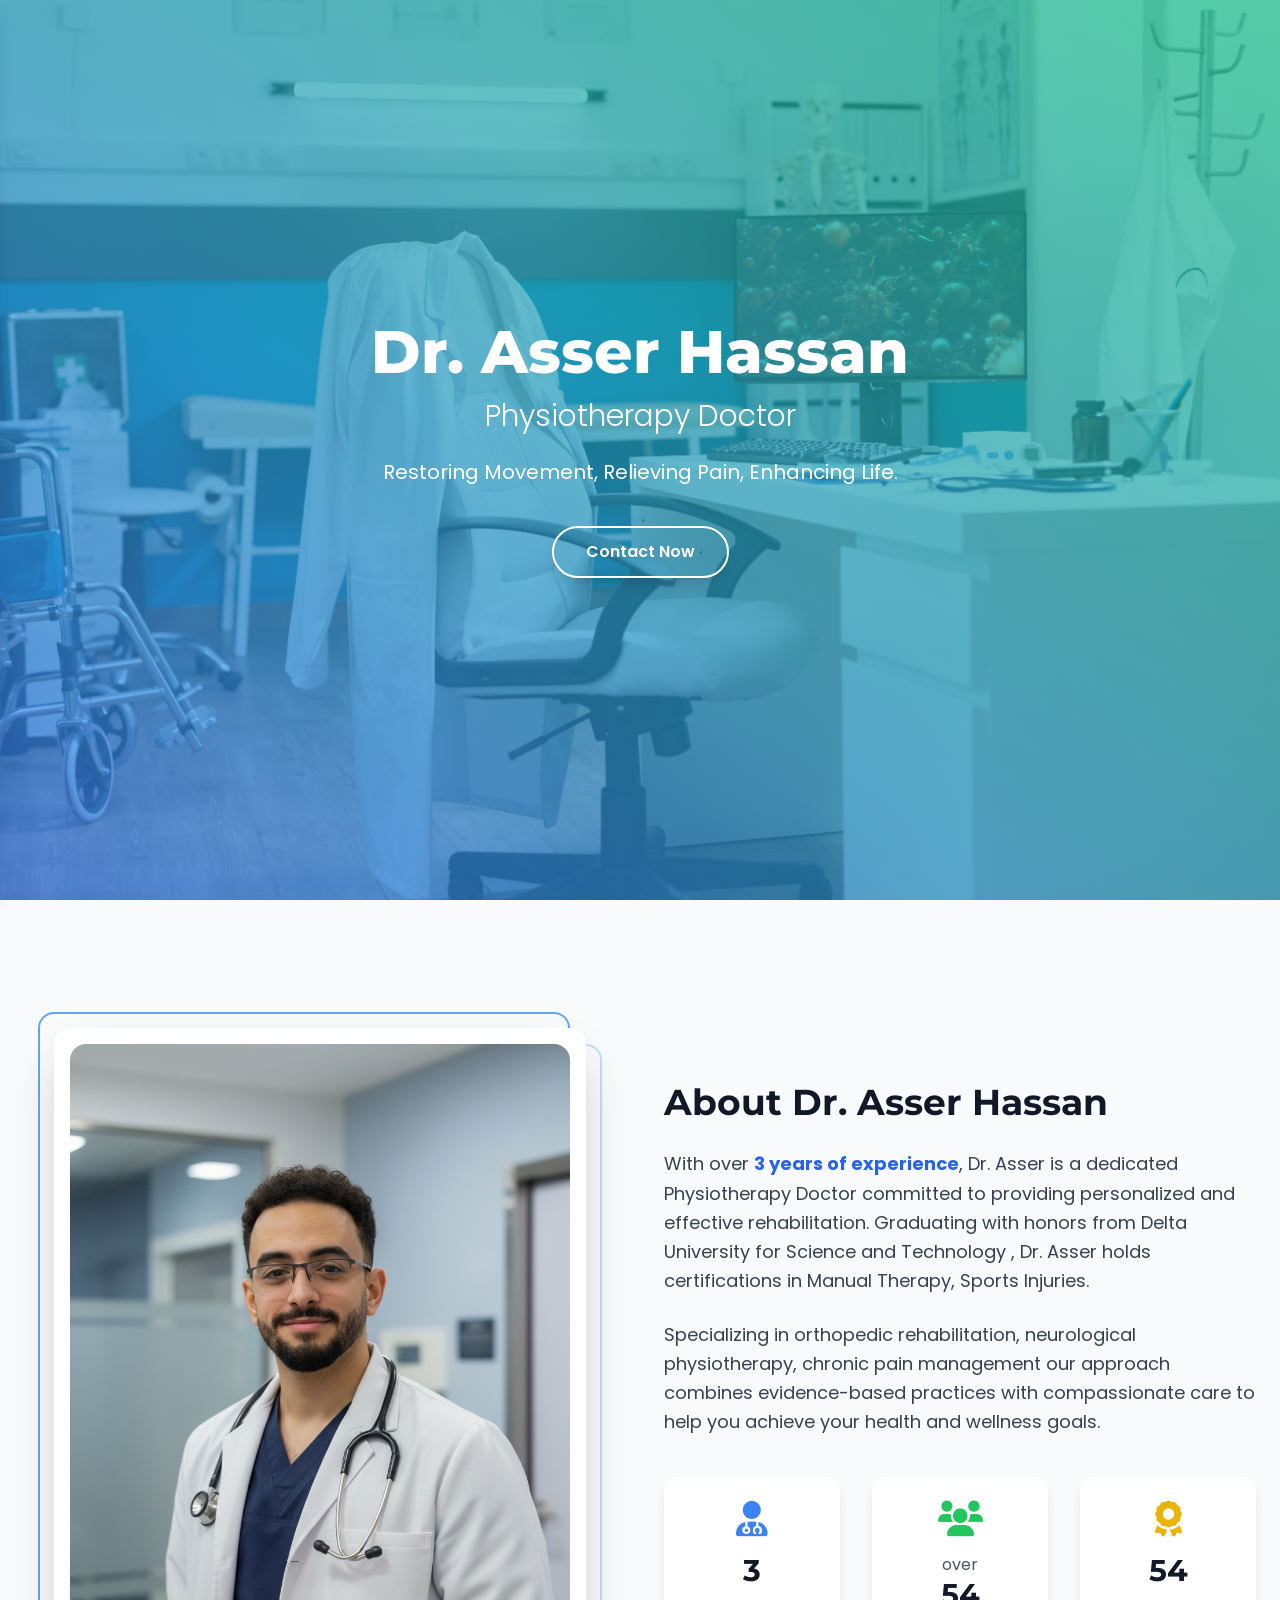
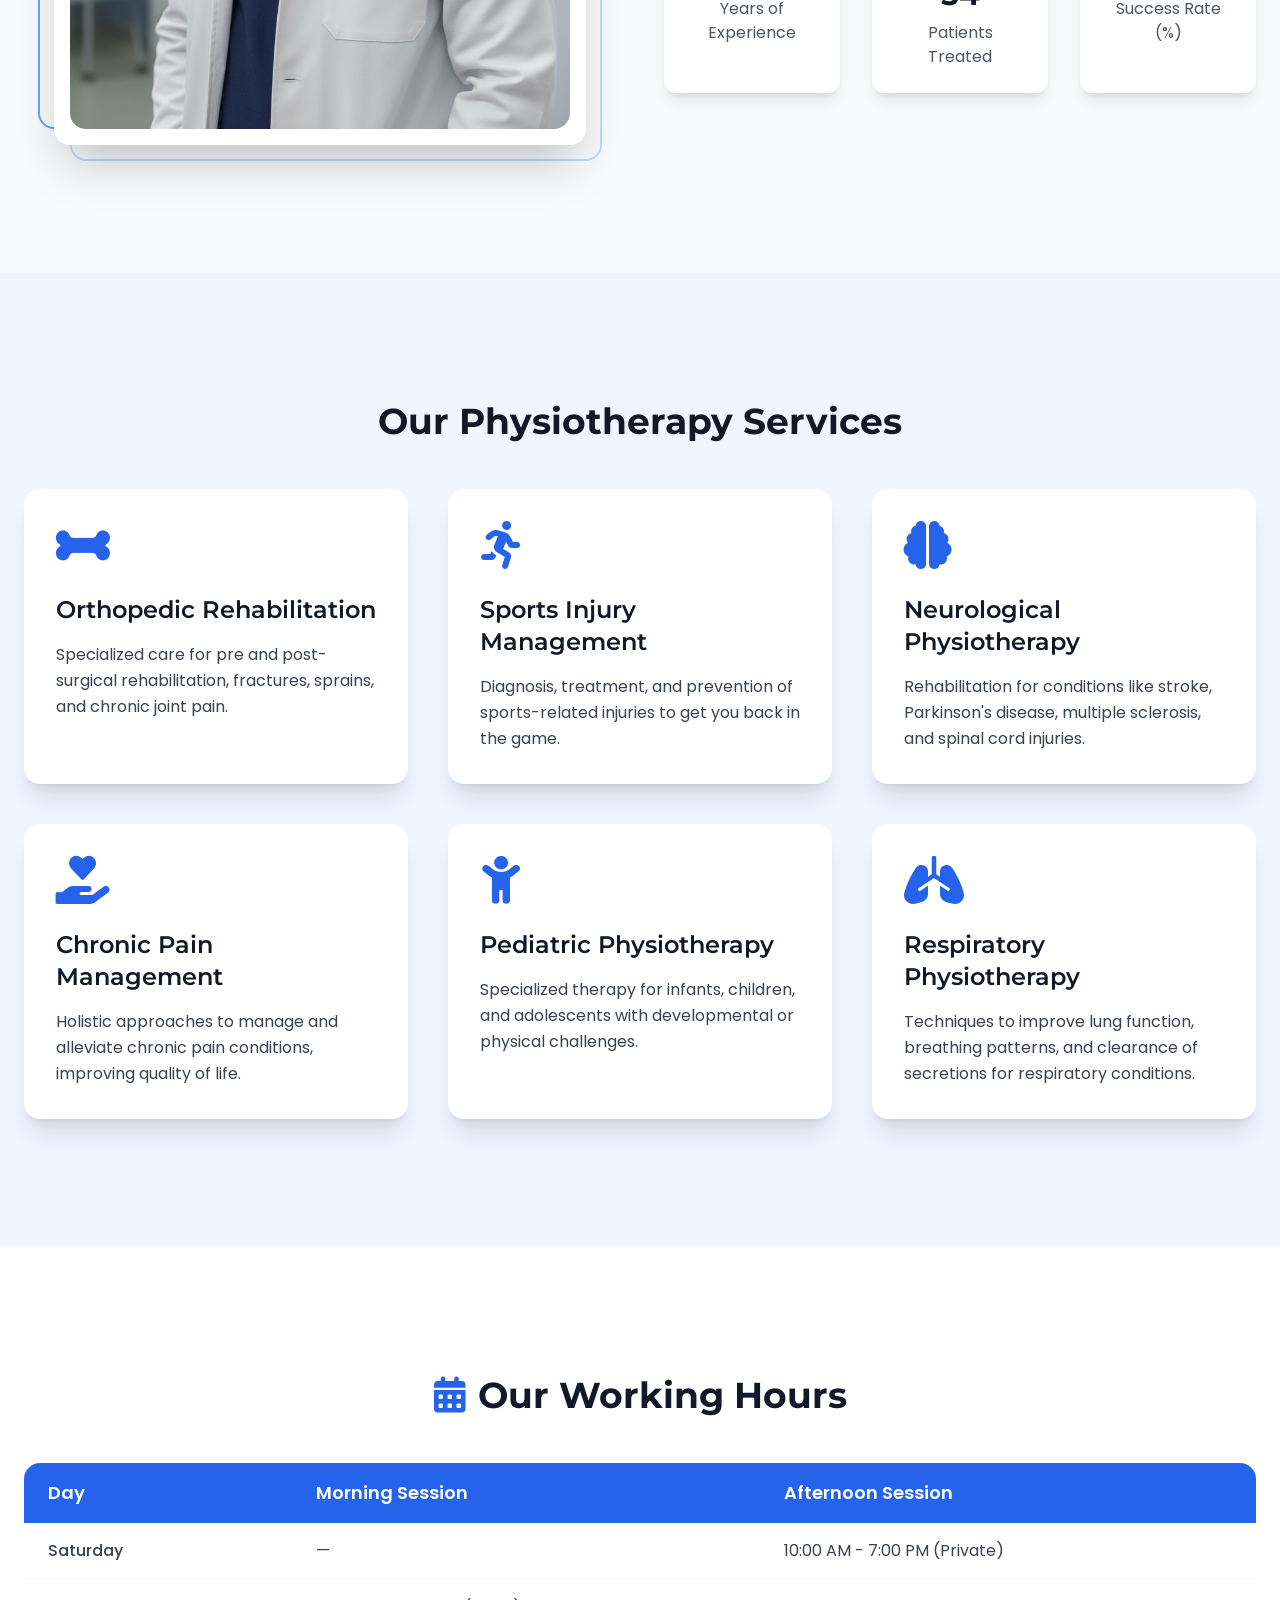
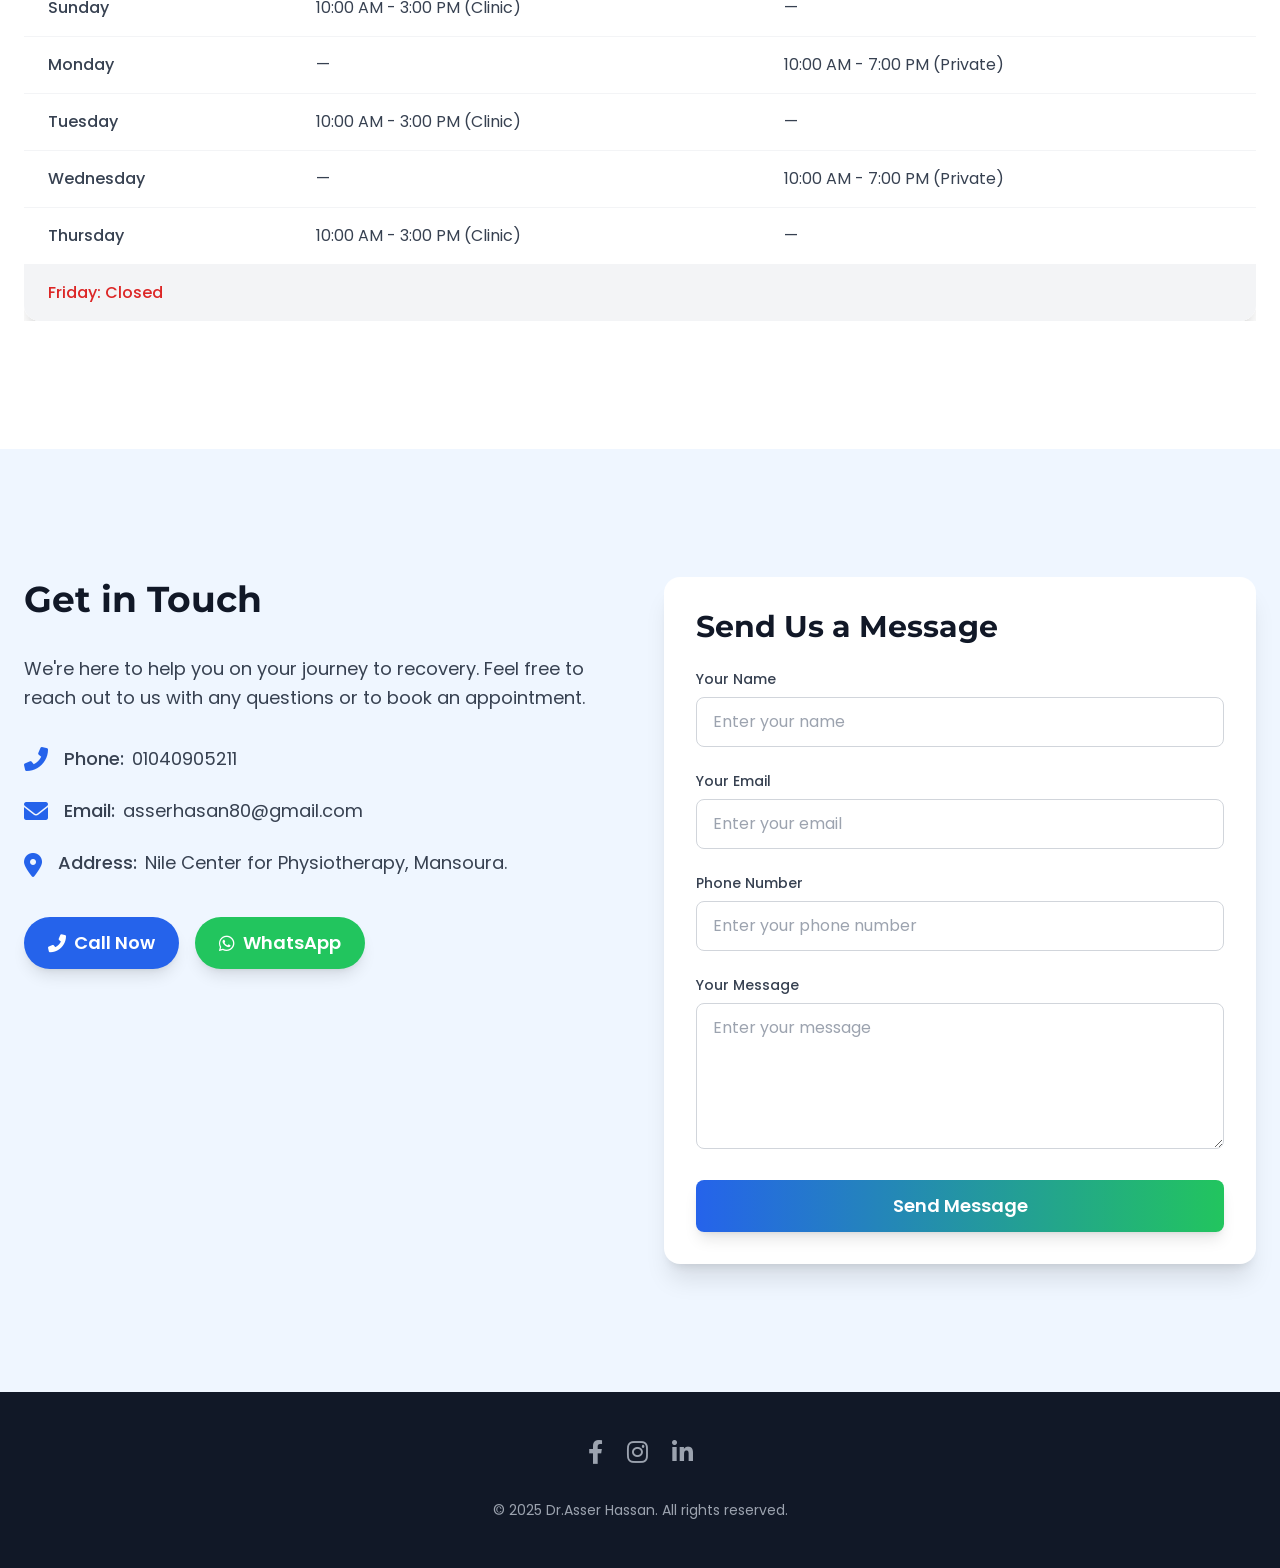
==== commit 65cc2c54: "edit" ====
--- a/index.html
+++ b/index.html
@@ -461,7 +461,7 @@
               <i class="fas fa-phone-alt text-blue-600 text-2xl mr-4"></i>
               <span class="font-medium">Phone:</span>
               <a
-                href="tel:+01040905211"
+                href="tel:+2001040905211"
                 class="ml-2 hover:text-blue-600 transition duration-300"
                 >01040905211</a
               >
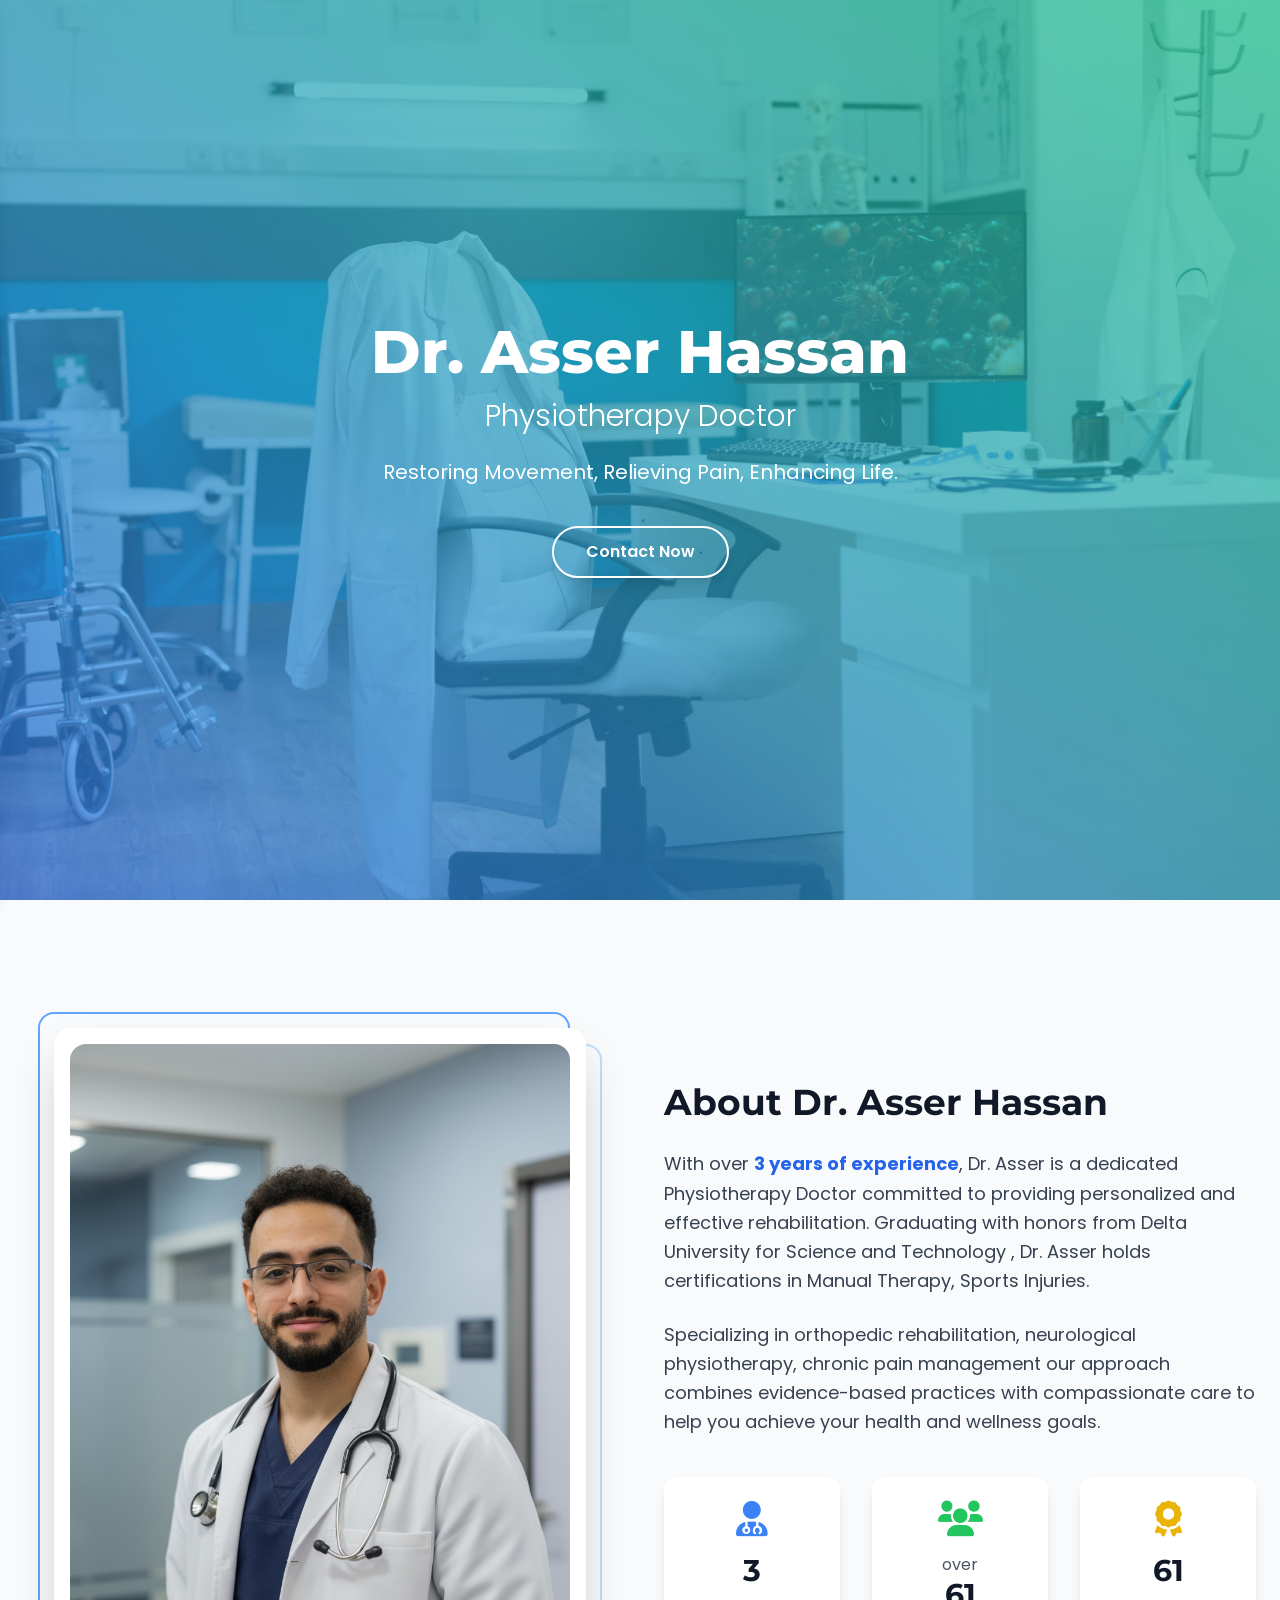
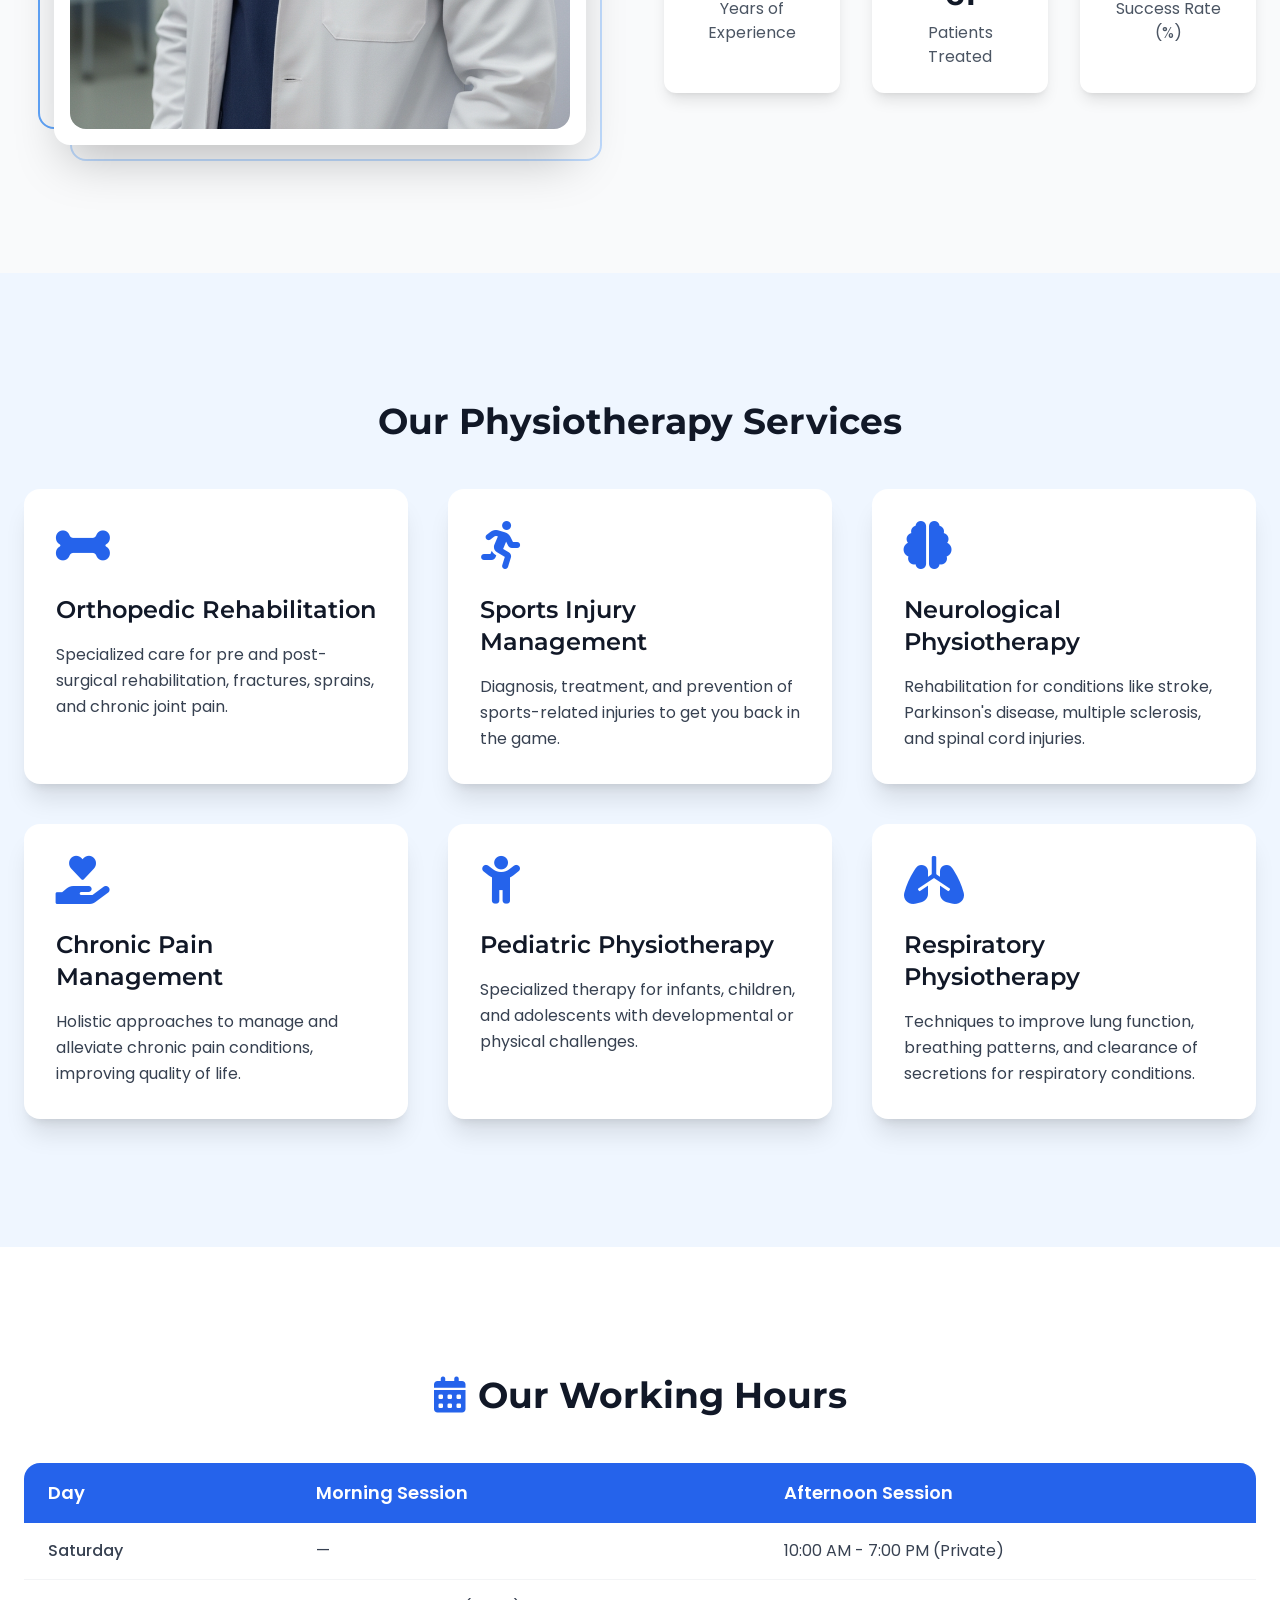
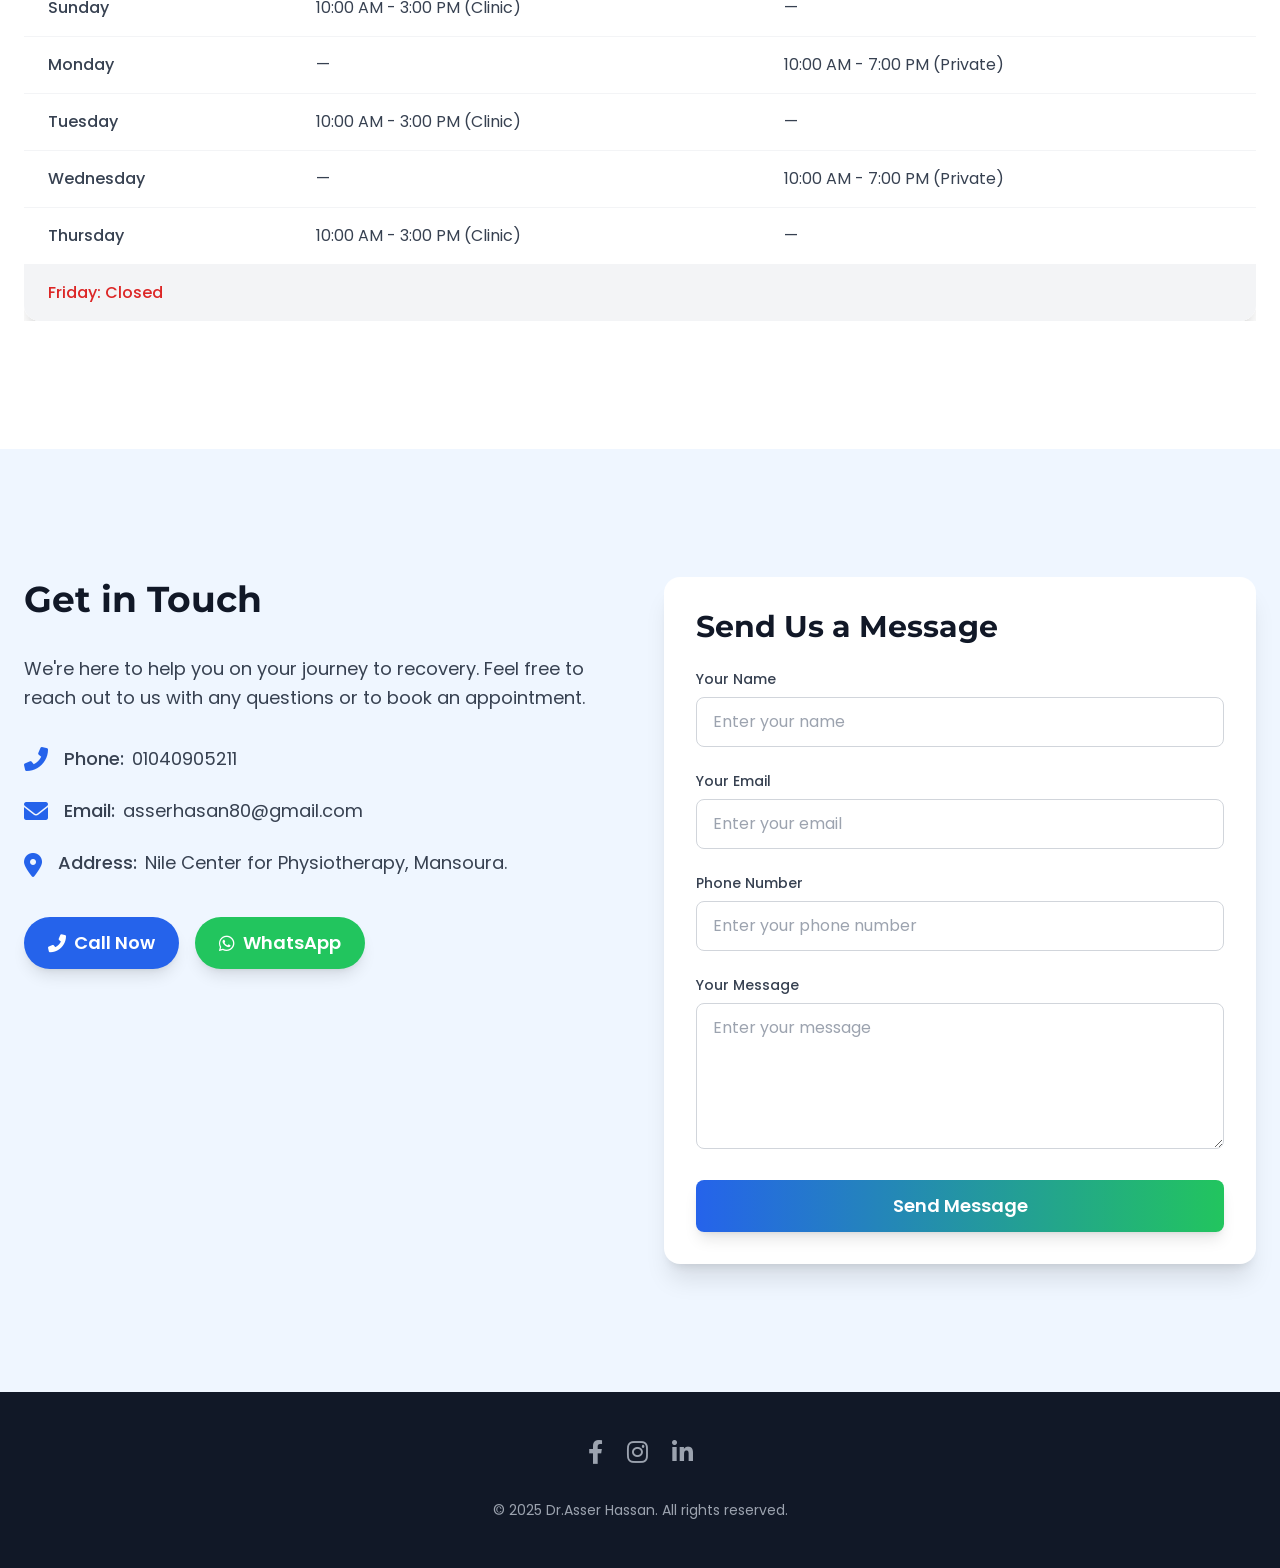
==== commit 6d664d53: "edit" ====
--- a/index.html
+++ b/index.html
@@ -461,7 +461,7 @@
               <i class="fas fa-phone-alt text-blue-600 text-2xl mr-4"></i>
               <span class="font-medium">Phone:</span>
               <a
-                href="tel:+2001040905211"
+                href="tel:+201040905211"
                 class="ml-2 hover:text-blue-600 transition duration-300"
                 >01040905211</a
               >
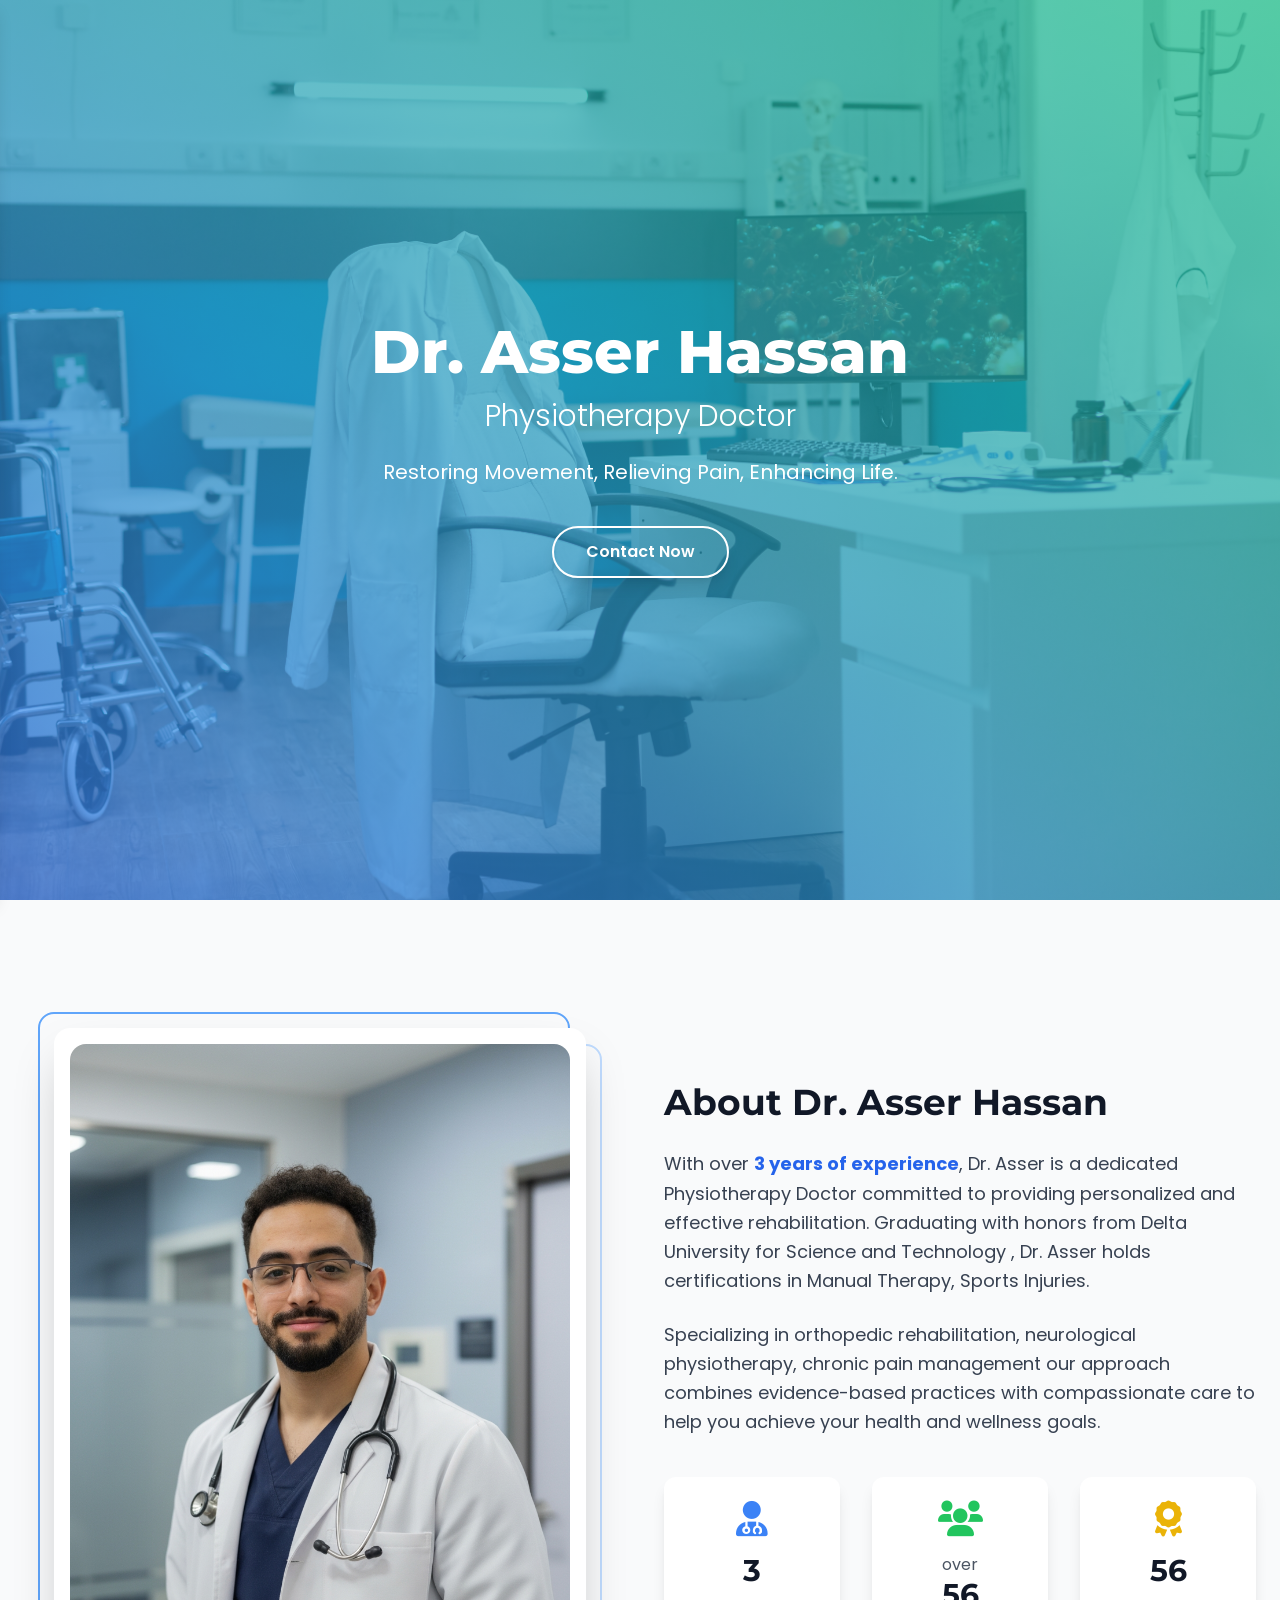
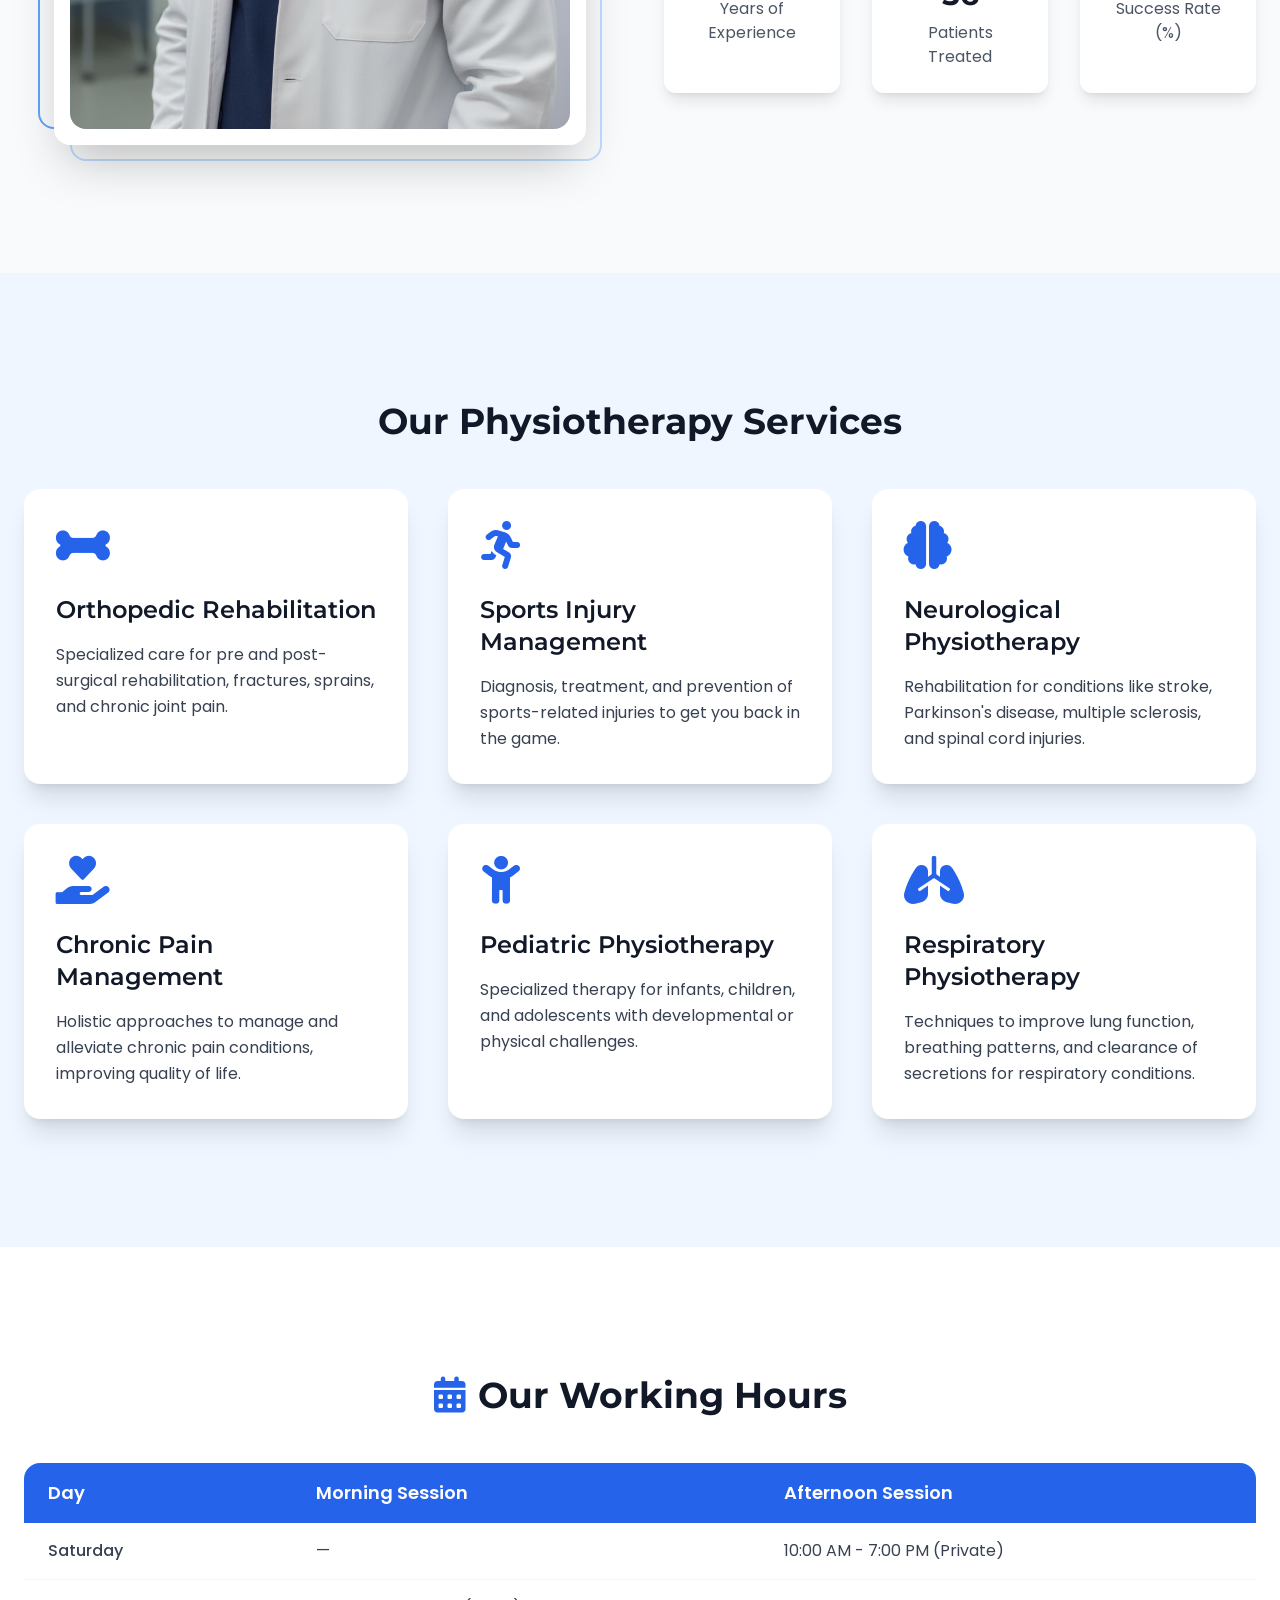
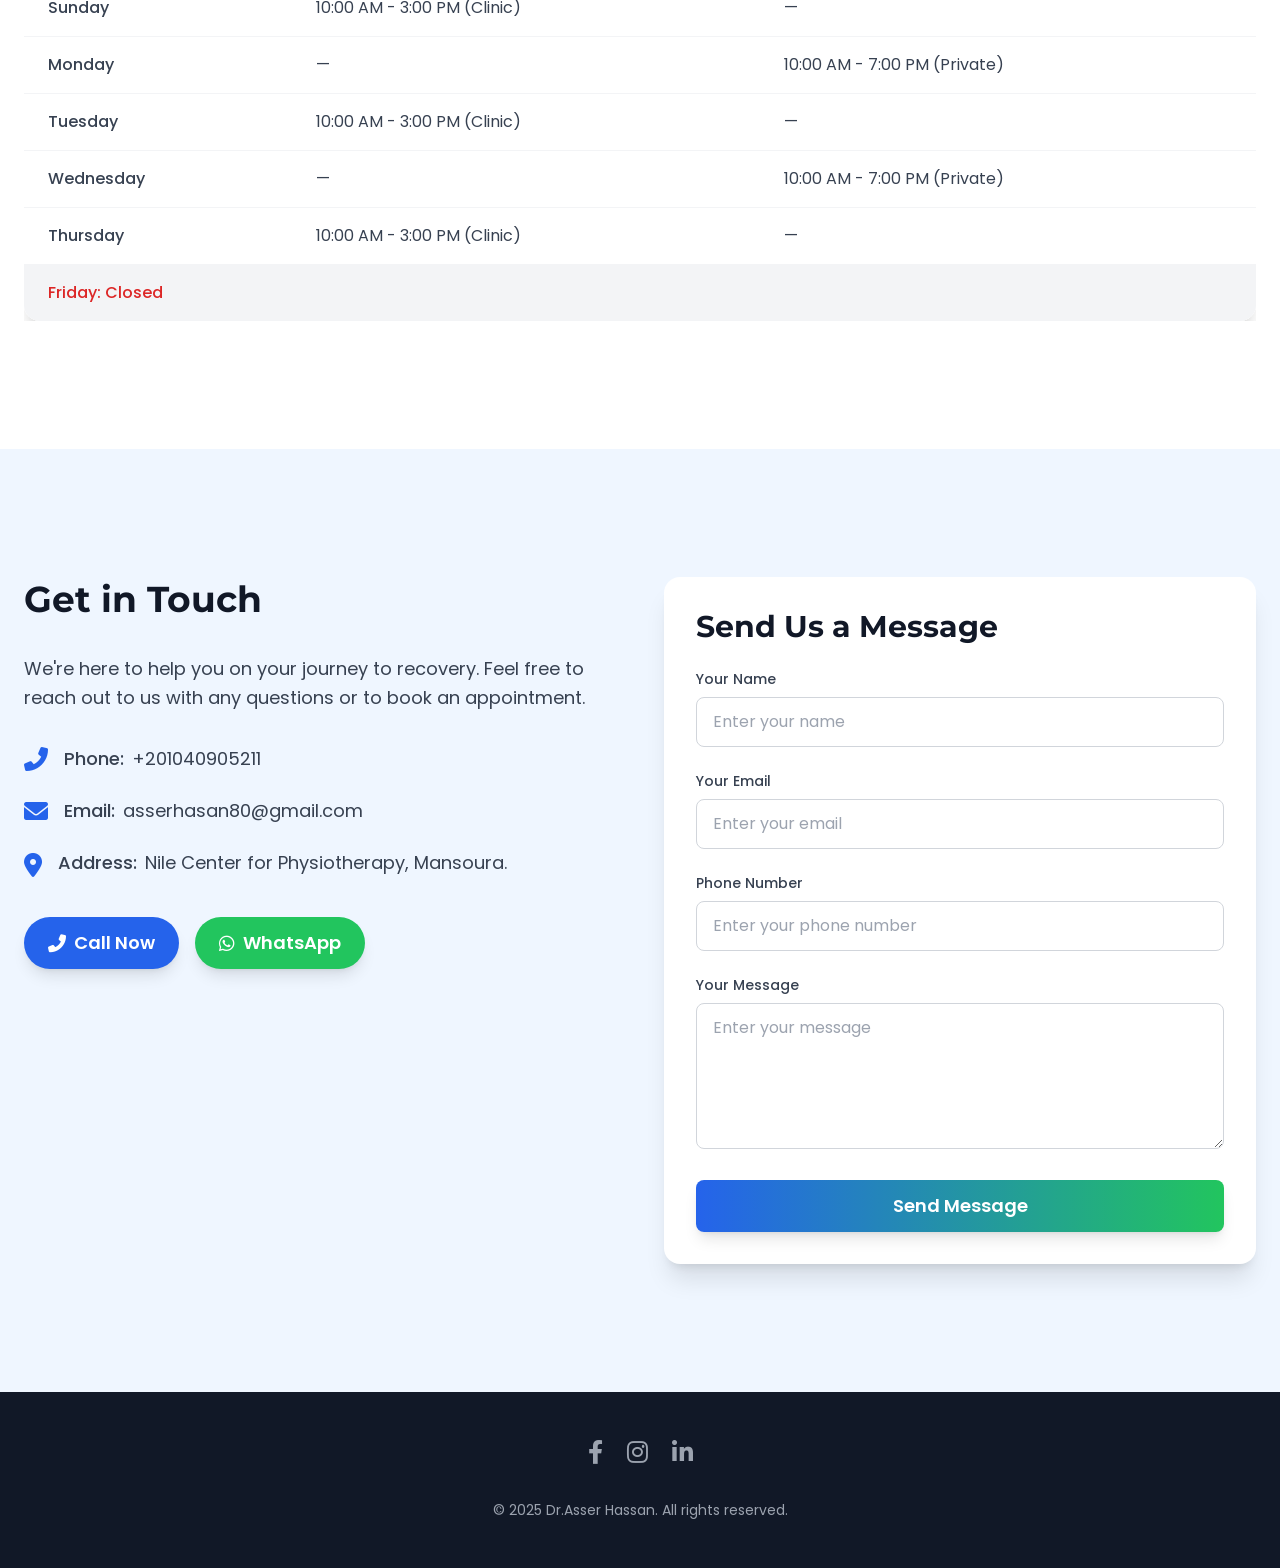
==== commit a1365520: "edit" ====
--- a/index.html
+++ b/index.html
@@ -463,7 +463,7 @@
               <a
                 href="tel:+201040905211"
                 class="ml-2 hover:text-blue-600 transition duration-300"
-                >01040905211</a
+                >+201040905211</a
               >
             </div>
             <div class="flex items-center text-gray-700 text-lg">
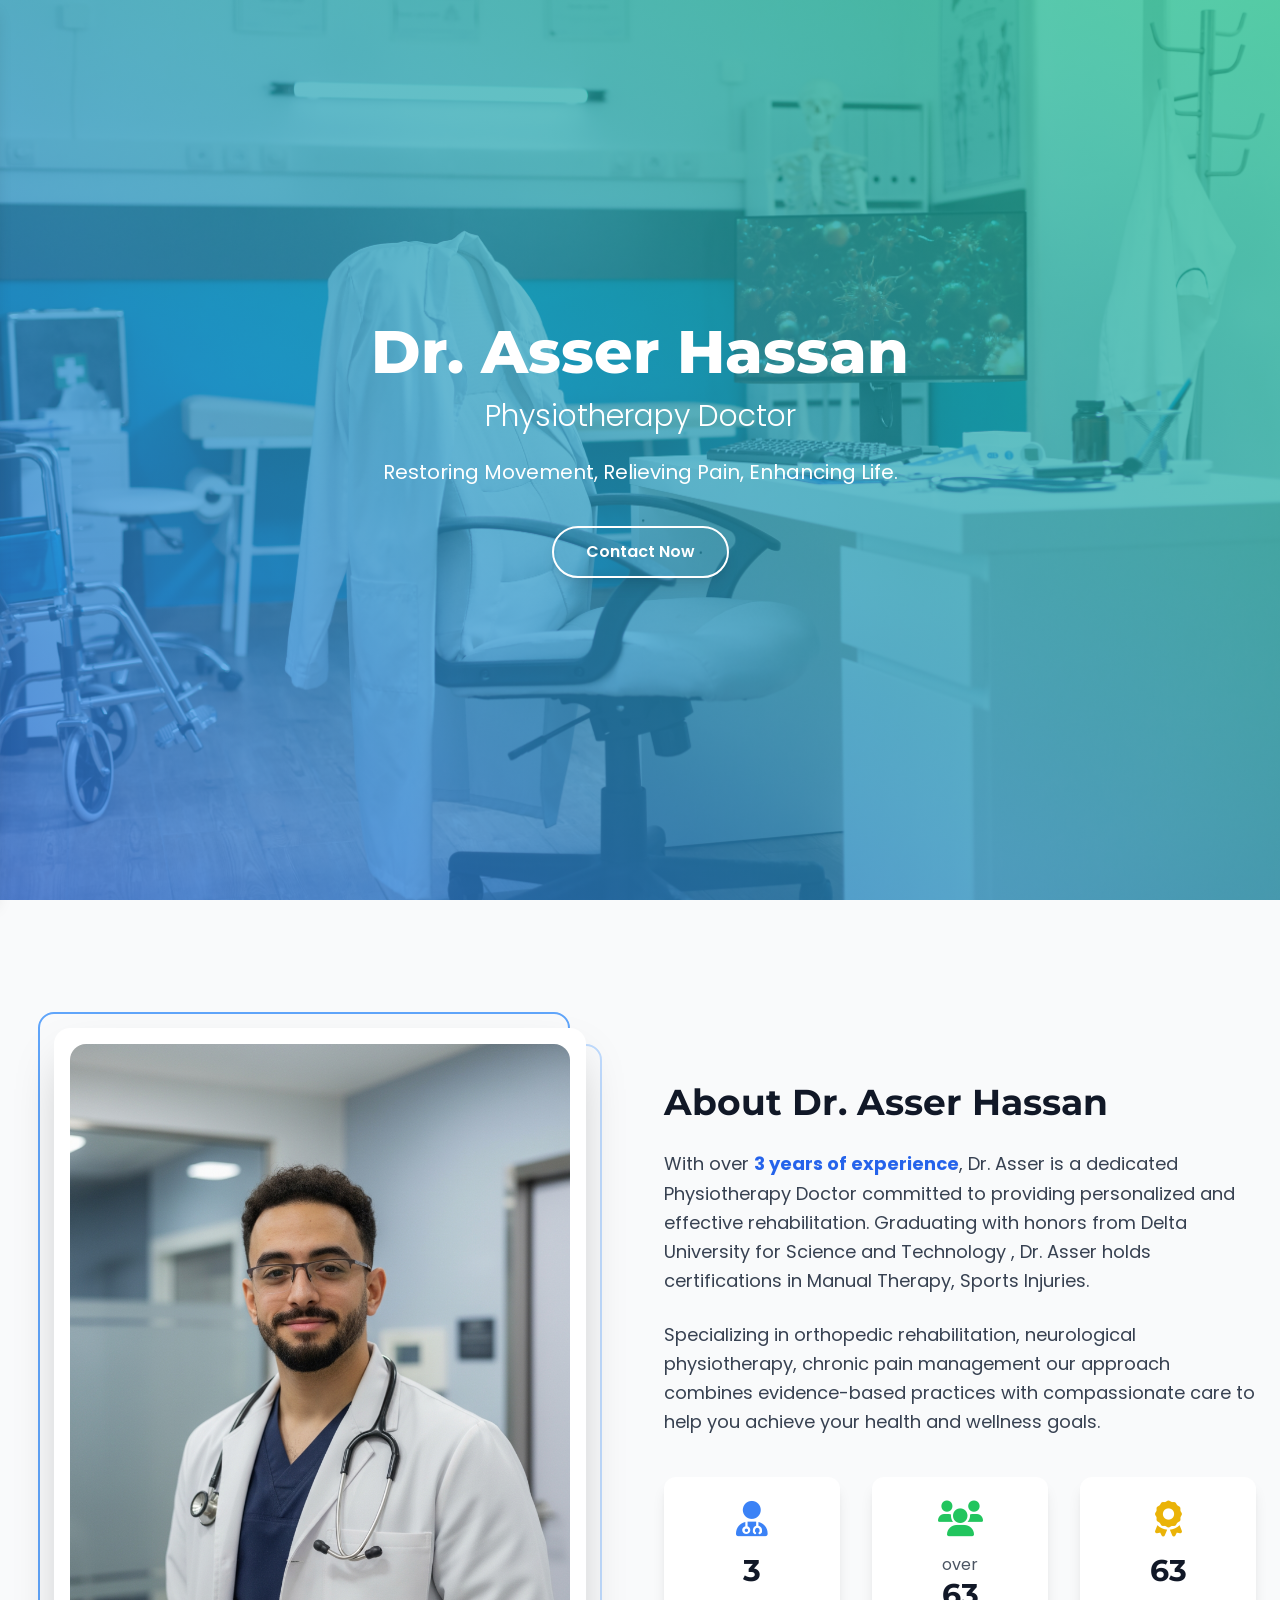
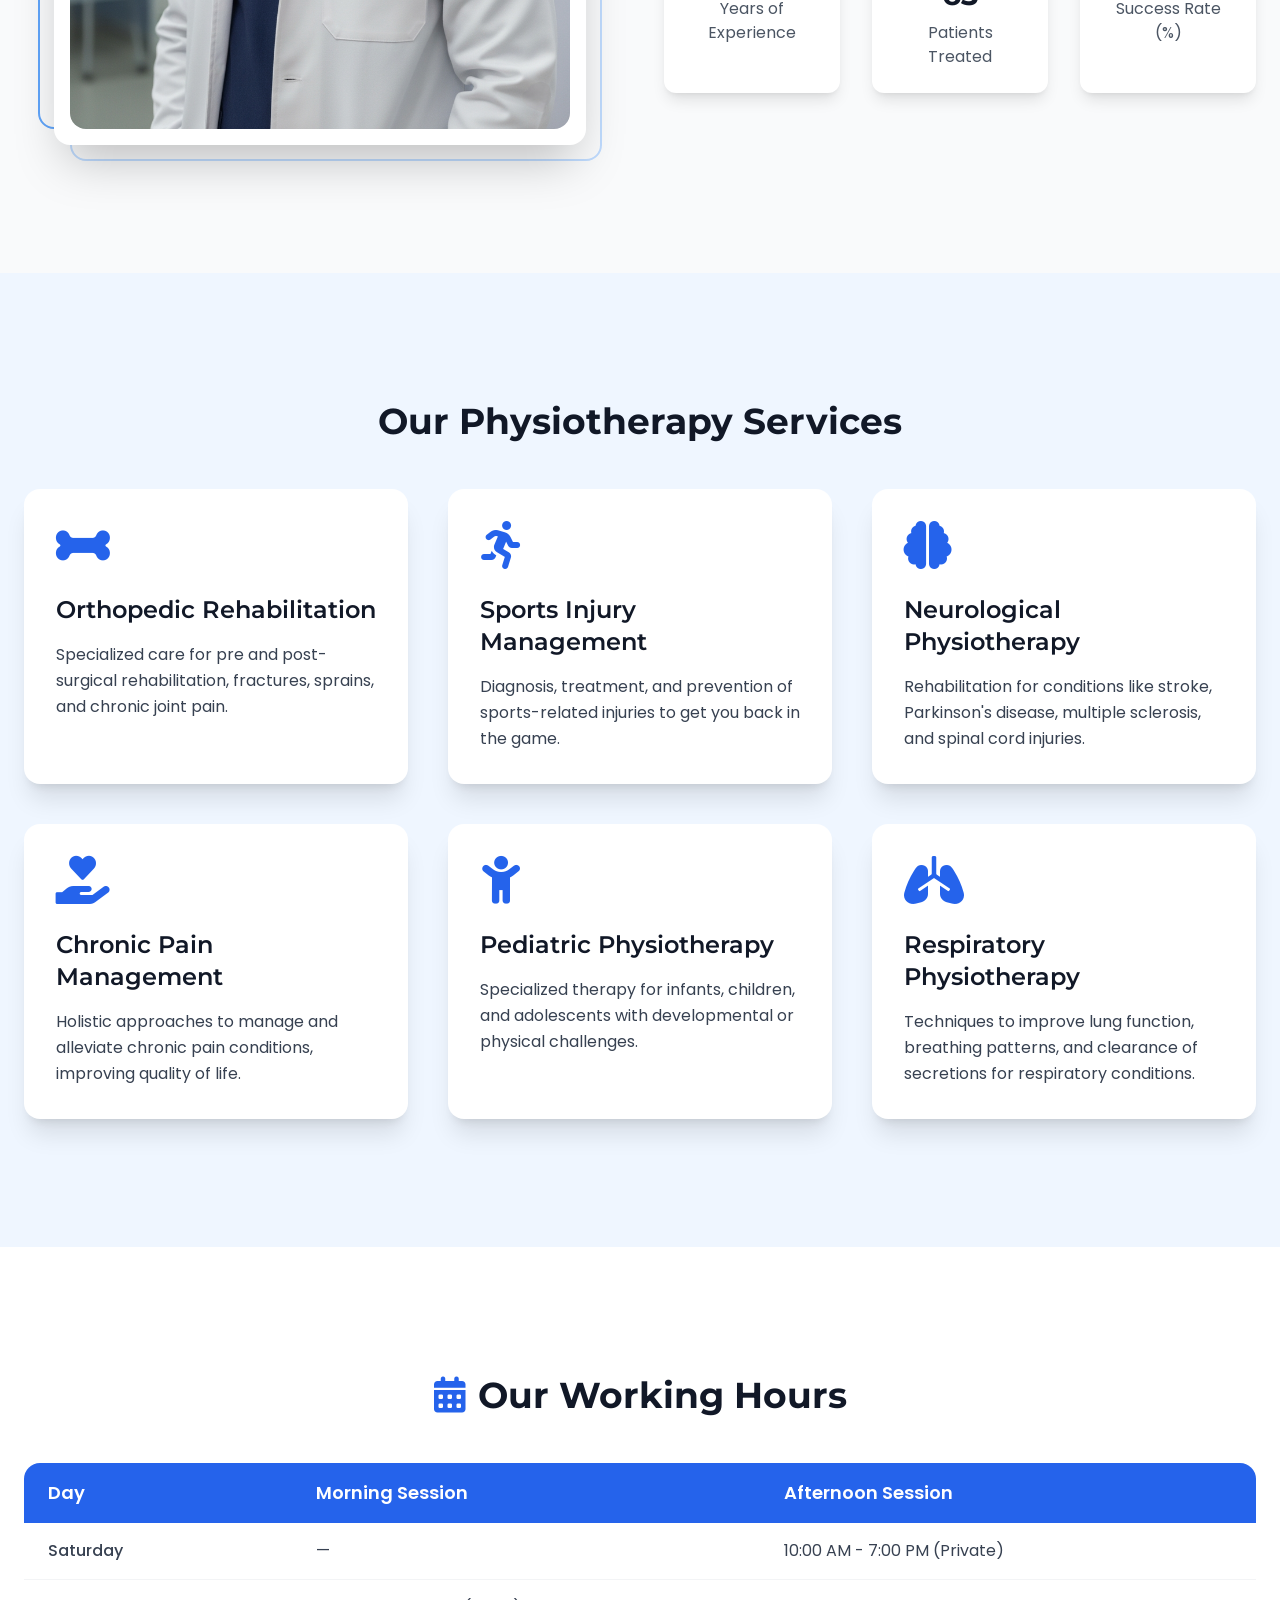
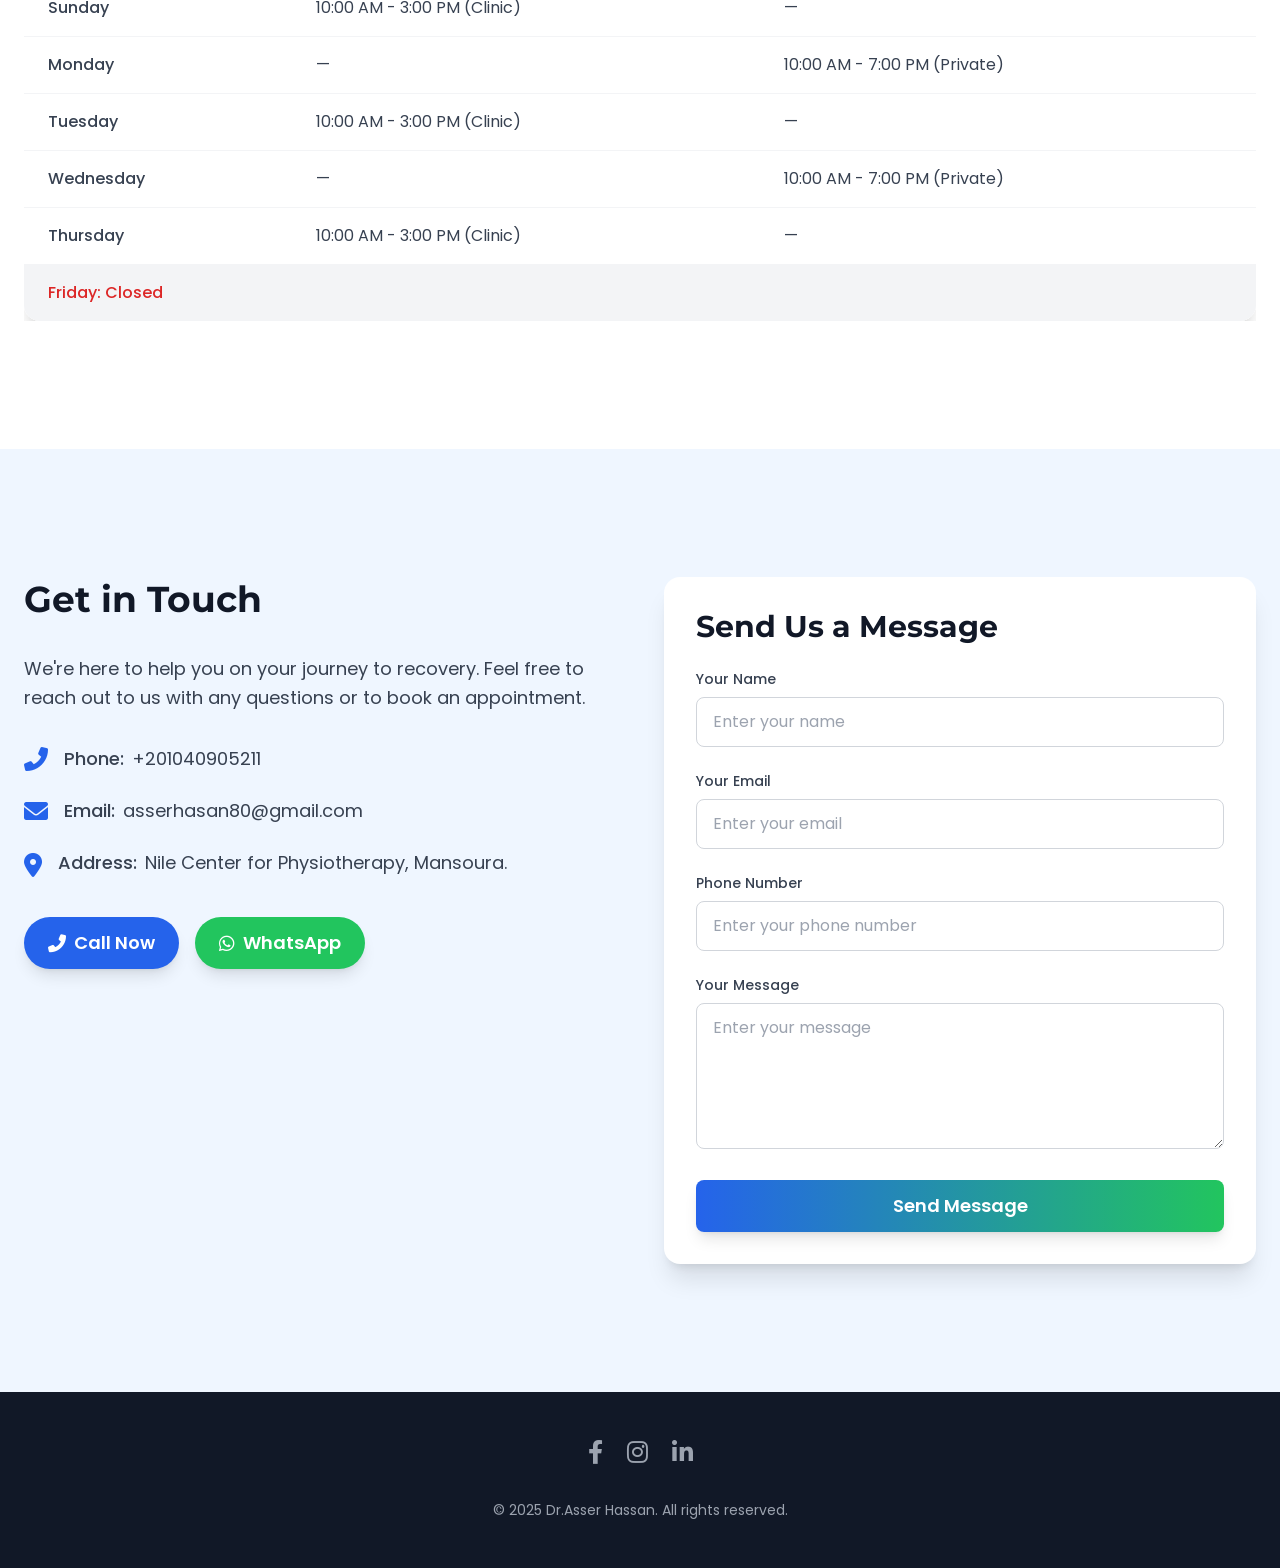
==== commit 6a364b45: "edit" ====
--- a/index.html
+++ b/index.html
@@ -487,13 +487,13 @@
 
           <div class="flex gap-4 fade-in-up">
             <a
-              href="tel:+01040905211"
+              href="tel:+201040905211"
               class="flex items-center bg-blue-600 text-white px-6 py-3 rounded-full text-lg font-semibold hover:bg-blue-700 transition duration-300 shadow-lg"
             >
               <i class="fas fa-phone-alt mr-2"></i> Call Now
             </a>
             <a
-              href="https://wa.me/01040905211"
+              href="https://wa.me/+2  01040905211"
               target="_blank"
               class="flex items-center bg-green-500 text-white px-6 py-3 rounded-full text-lg font-semibold hover:bg-green-600 transition duration-300 shadow-lg"
             >
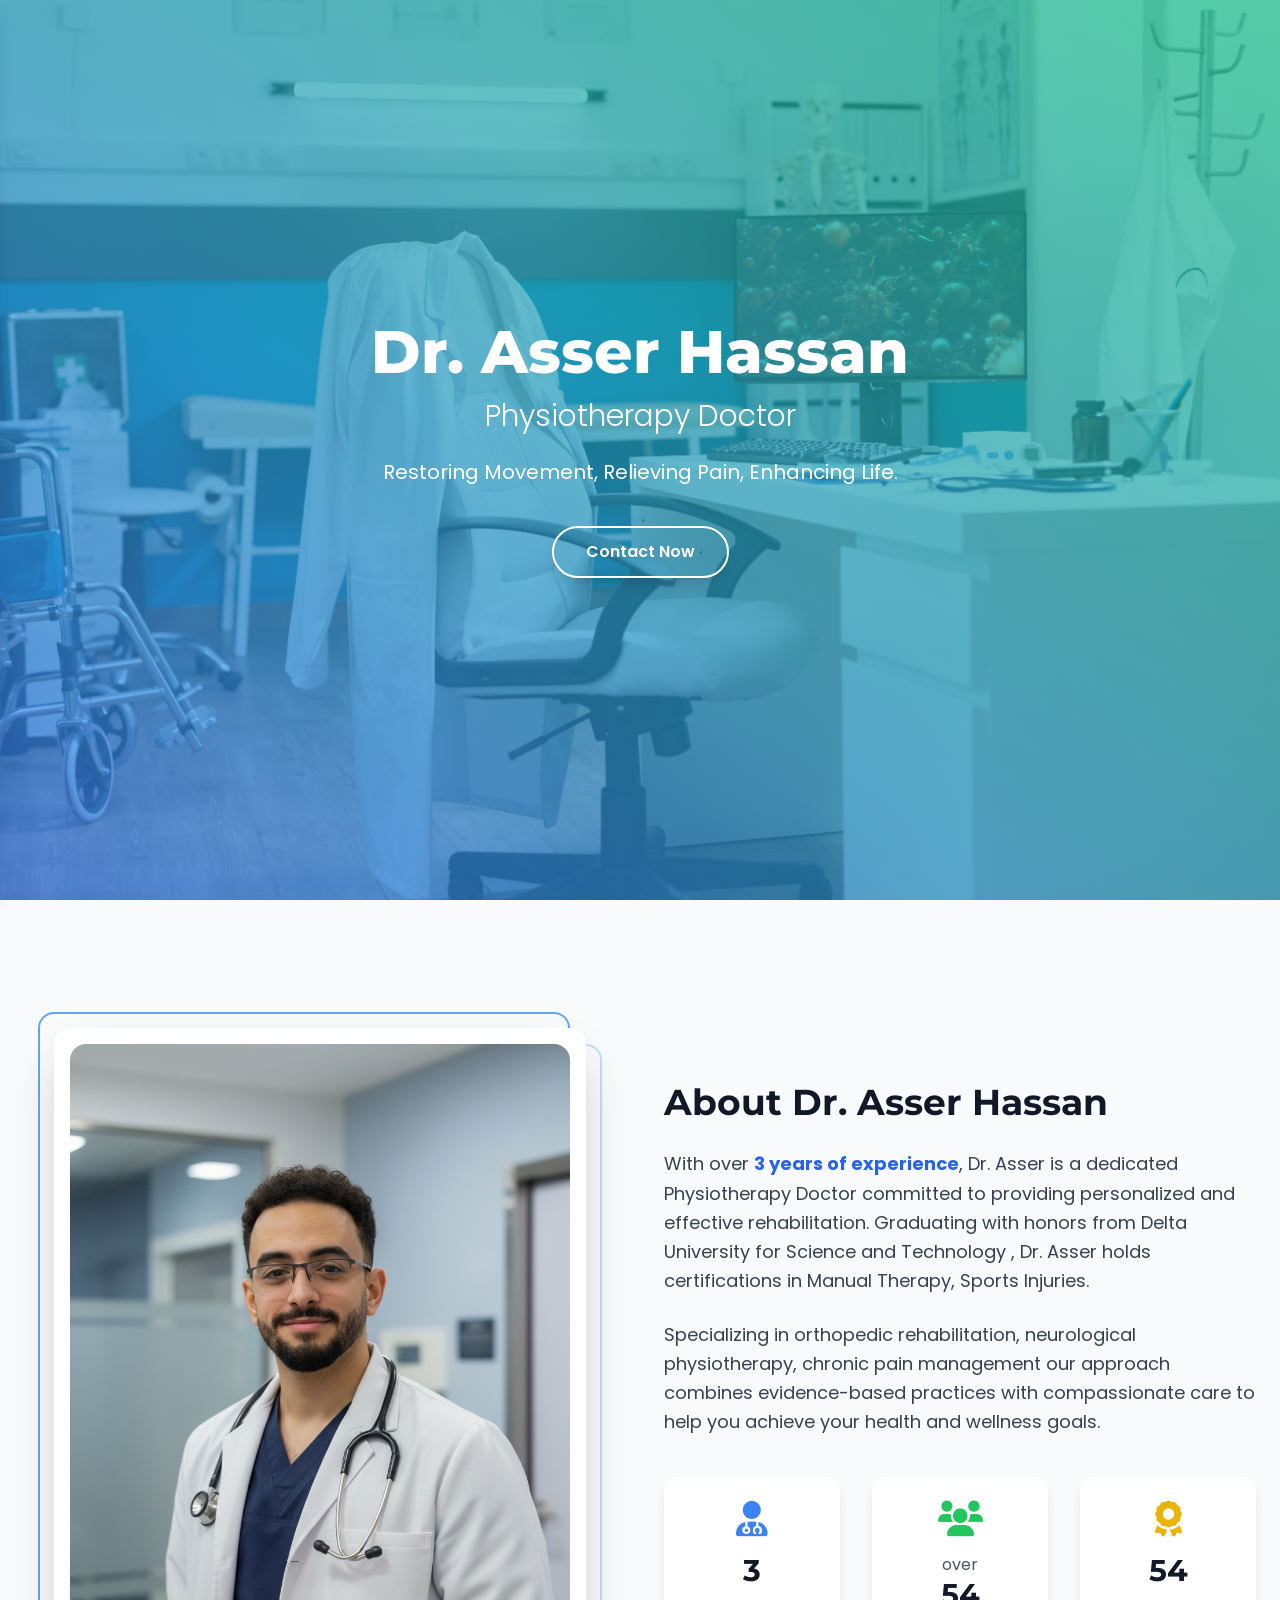
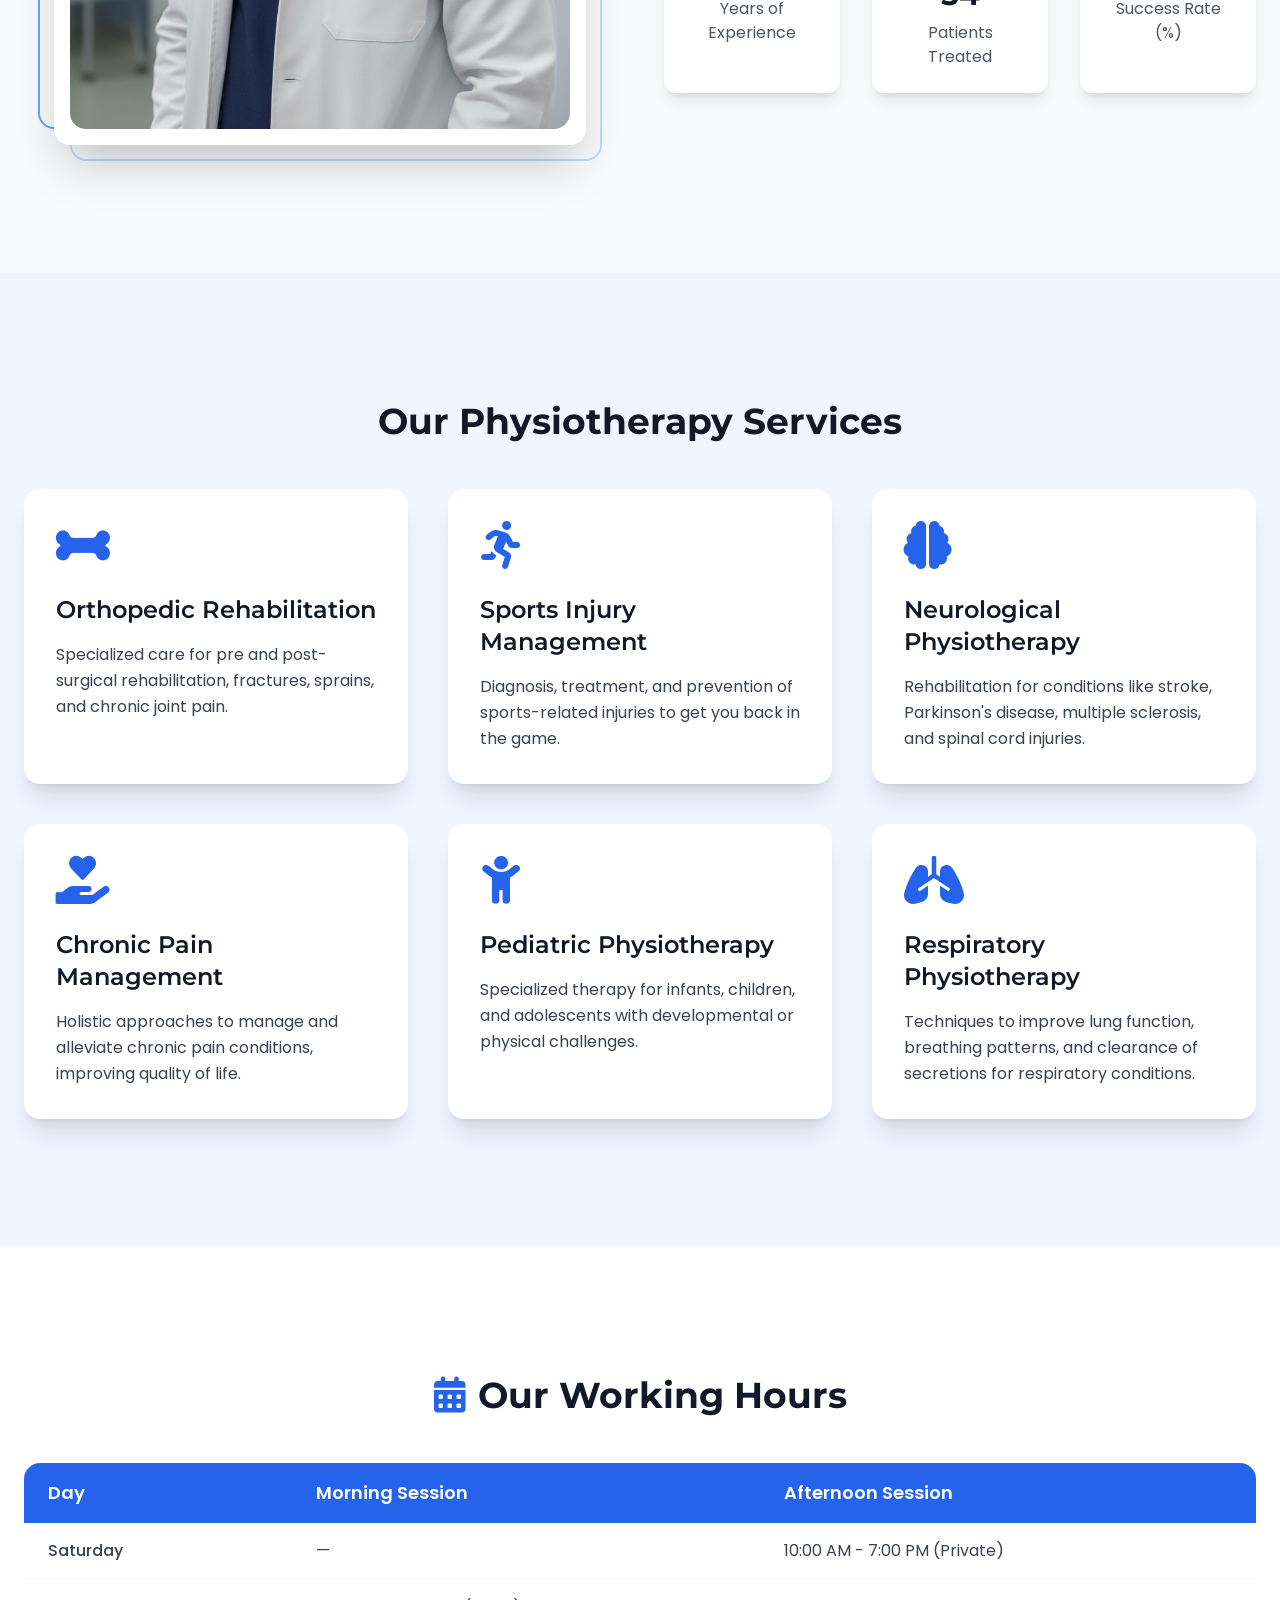
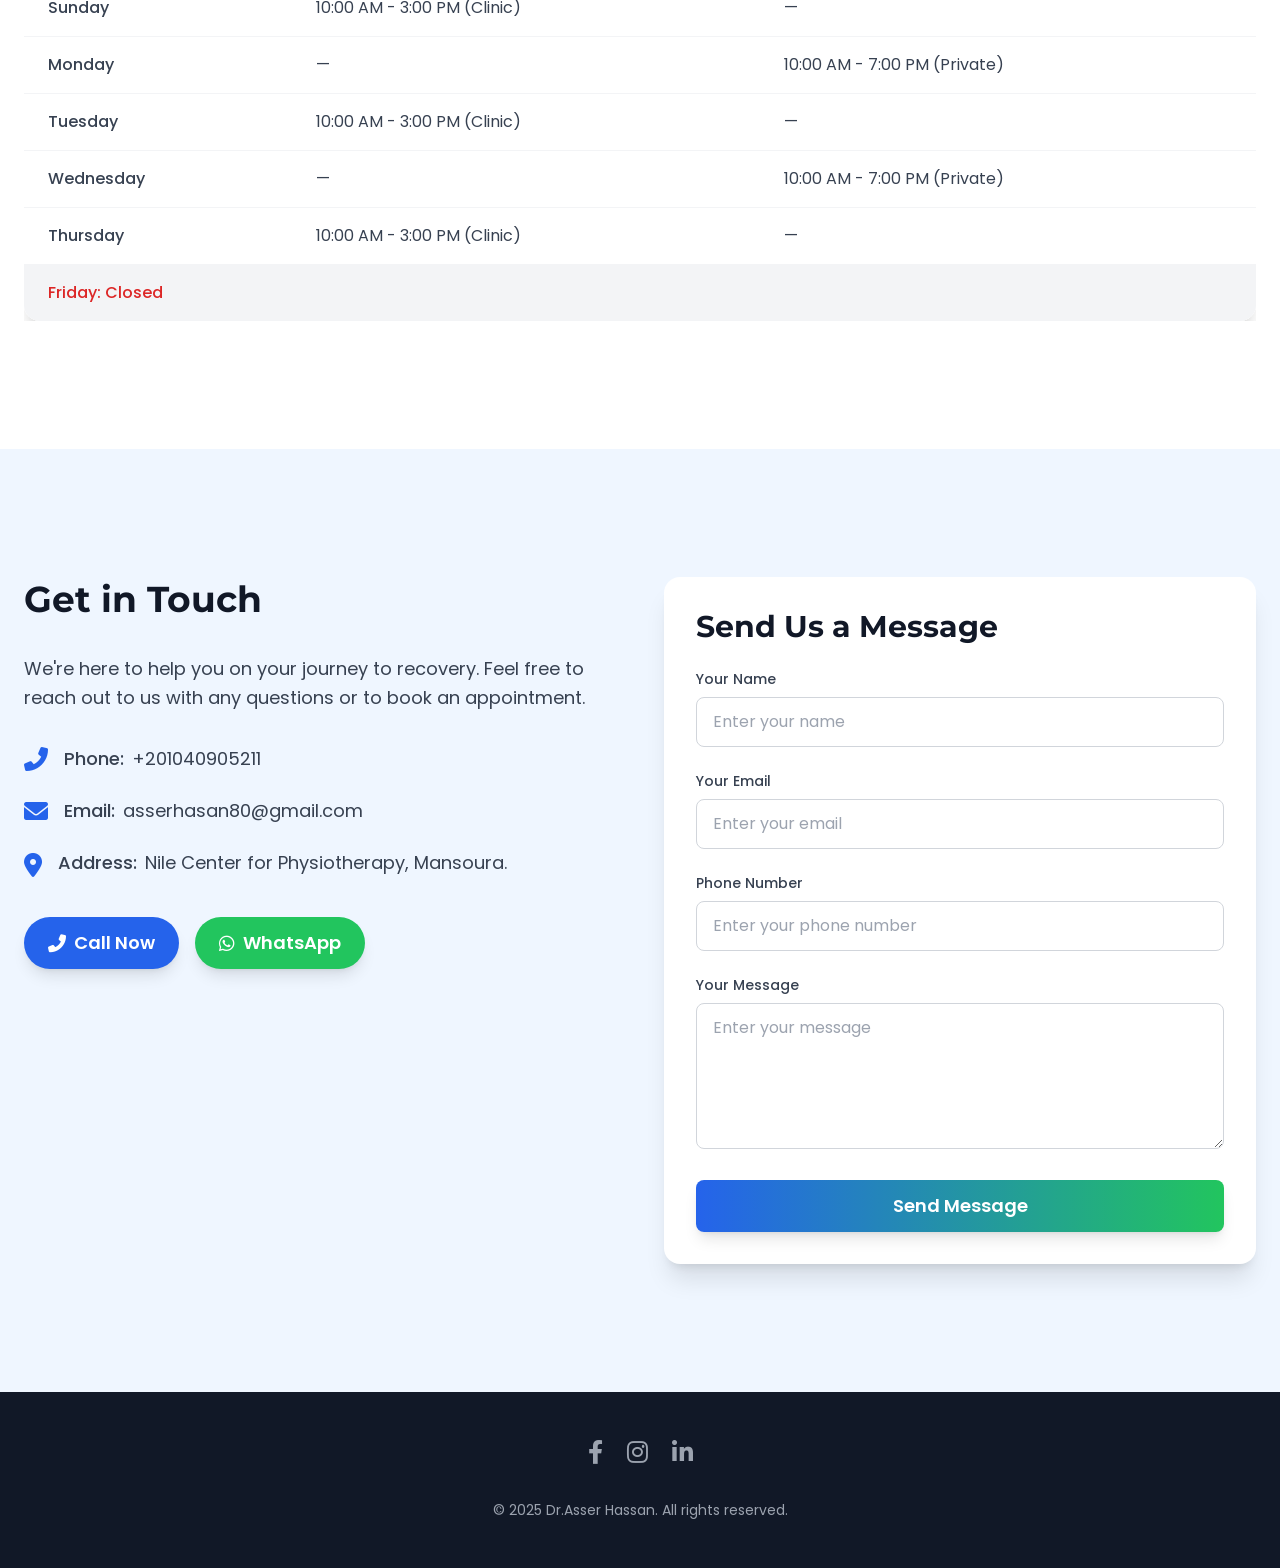
==== commit 01d1699b: "e" ====
--- a/index.html
+++ b/index.html
@@ -493,7 +493,7 @@
               <i class="fas fa-phone-alt mr-2"></i> Call Now
             </a>
             <a
-              href="https://wa.me/+2  01040905211"
+              href="https://wa.me/+201040905211"
               target="_blank"
               class="flex items-center bg-green-500 text-white px-6 py-3 rounded-full text-lg font-semibold hover:bg-green-600 transition duration-300 shadow-lg"
             >
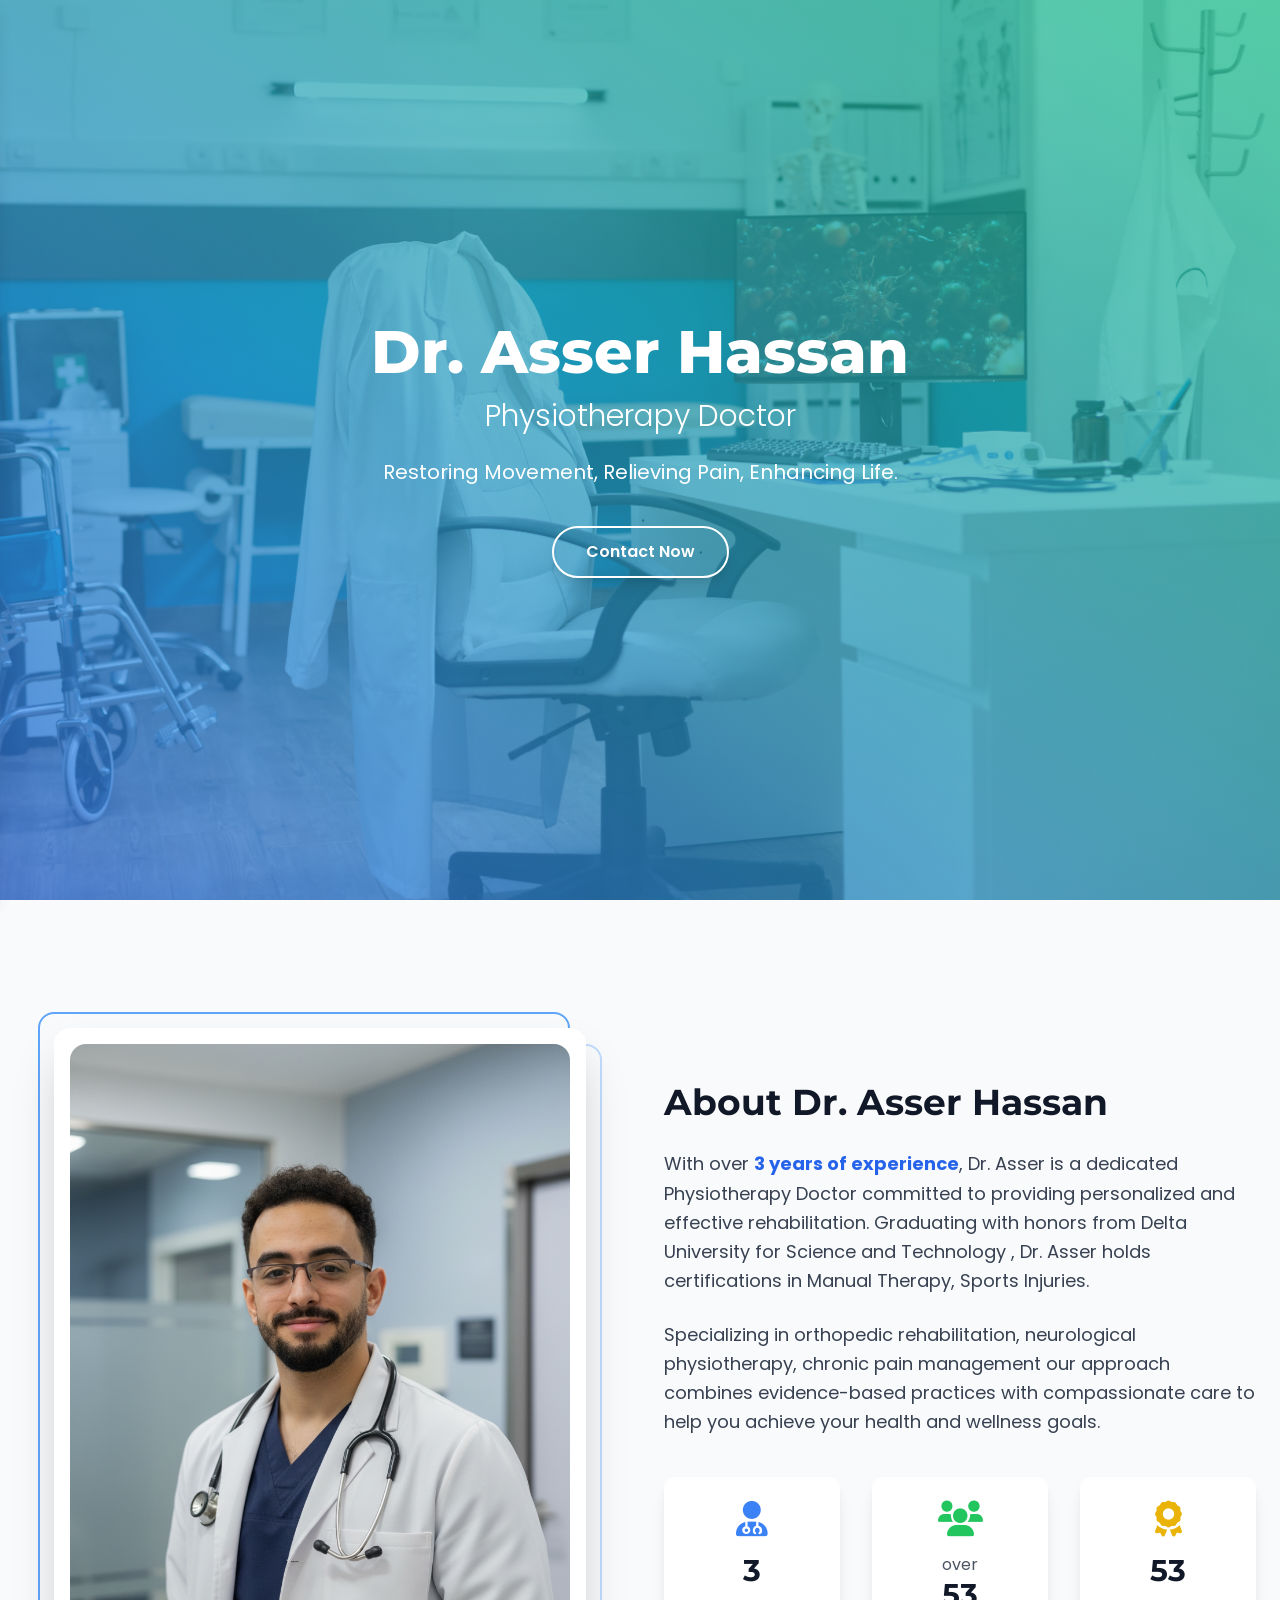
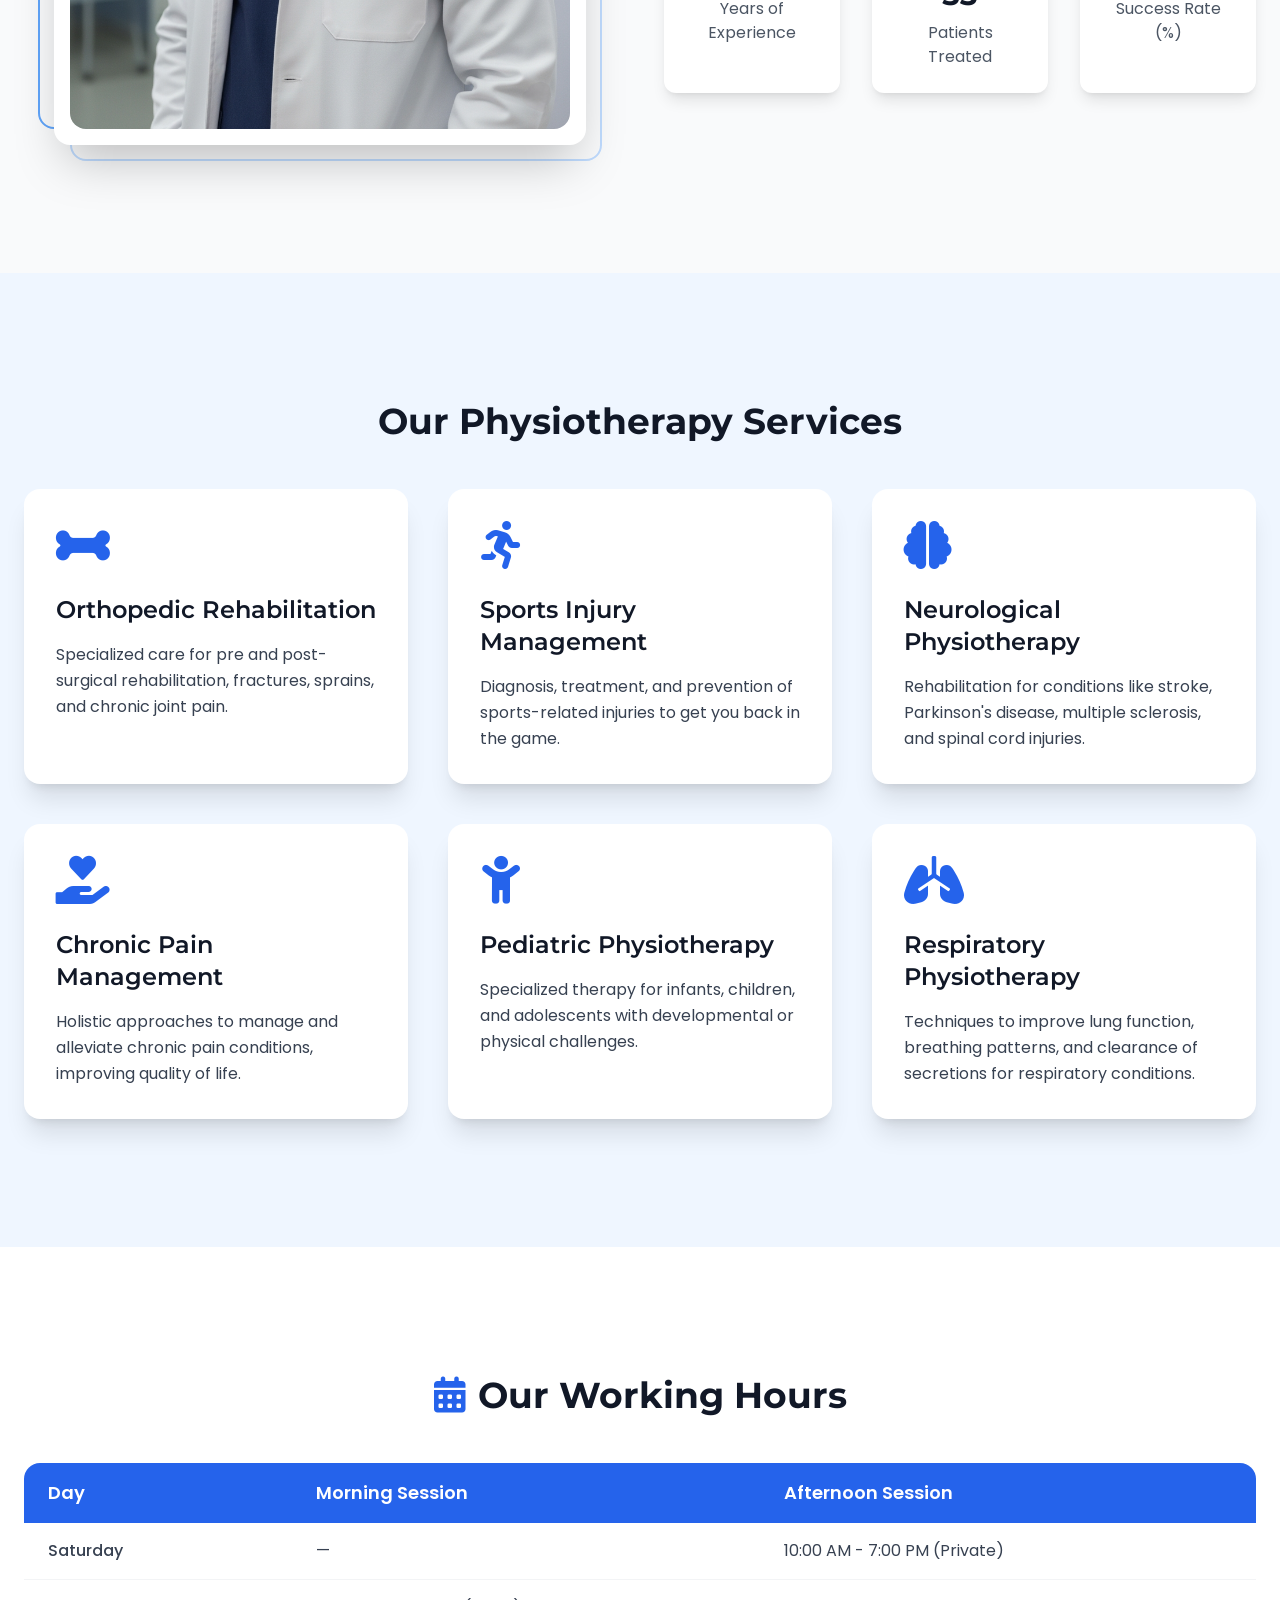
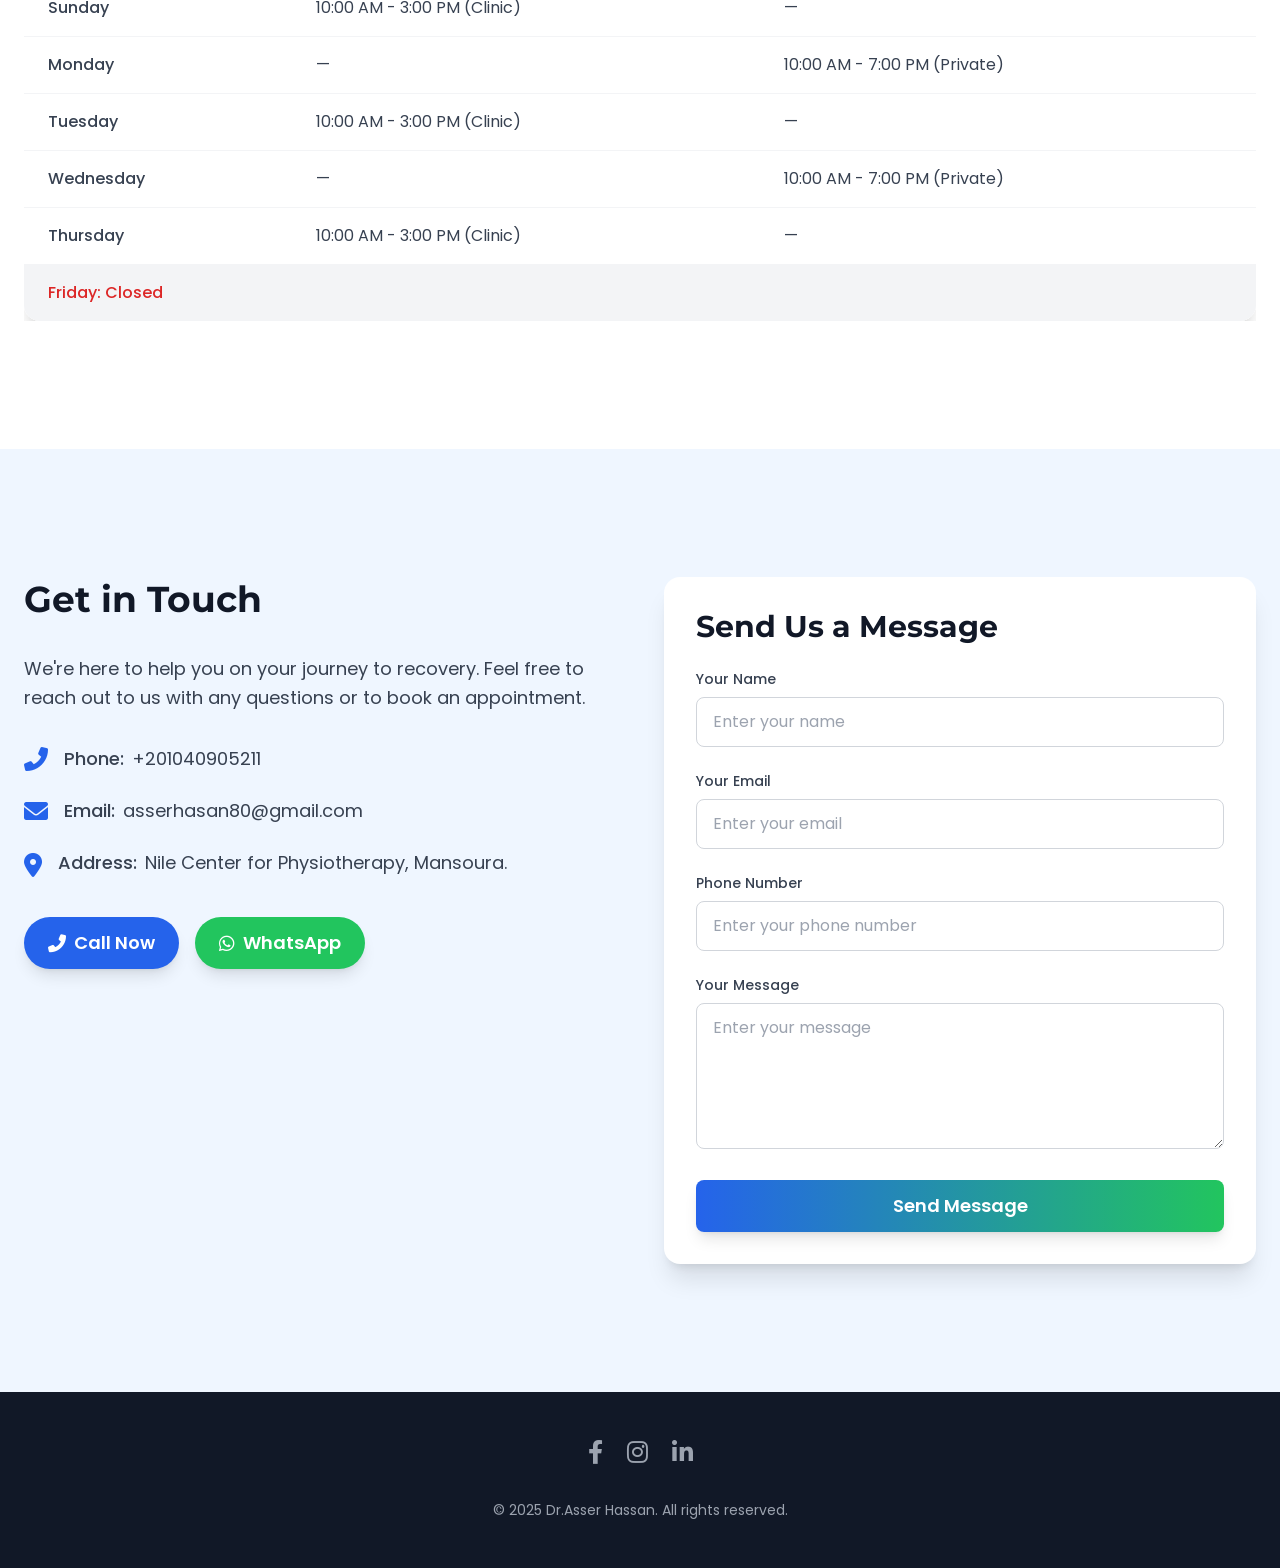
==== commit 369a1180: "e" ====
--- a/index.html
+++ b/index.html
@@ -493,7 +493,7 @@
               <i class="fas fa-phone-alt mr-2"></i> Call Now
             </a>
             <a
-              href="https://wa.me/+201040905211"
+              href="https://wa.me/201040905211"
               target="_blank"
               class="flex items-center bg-green-500 text-white px-6 py-3 rounded-full text-lg font-semibold hover:bg-green-600 transition duration-300 shadow-lg"
             >
